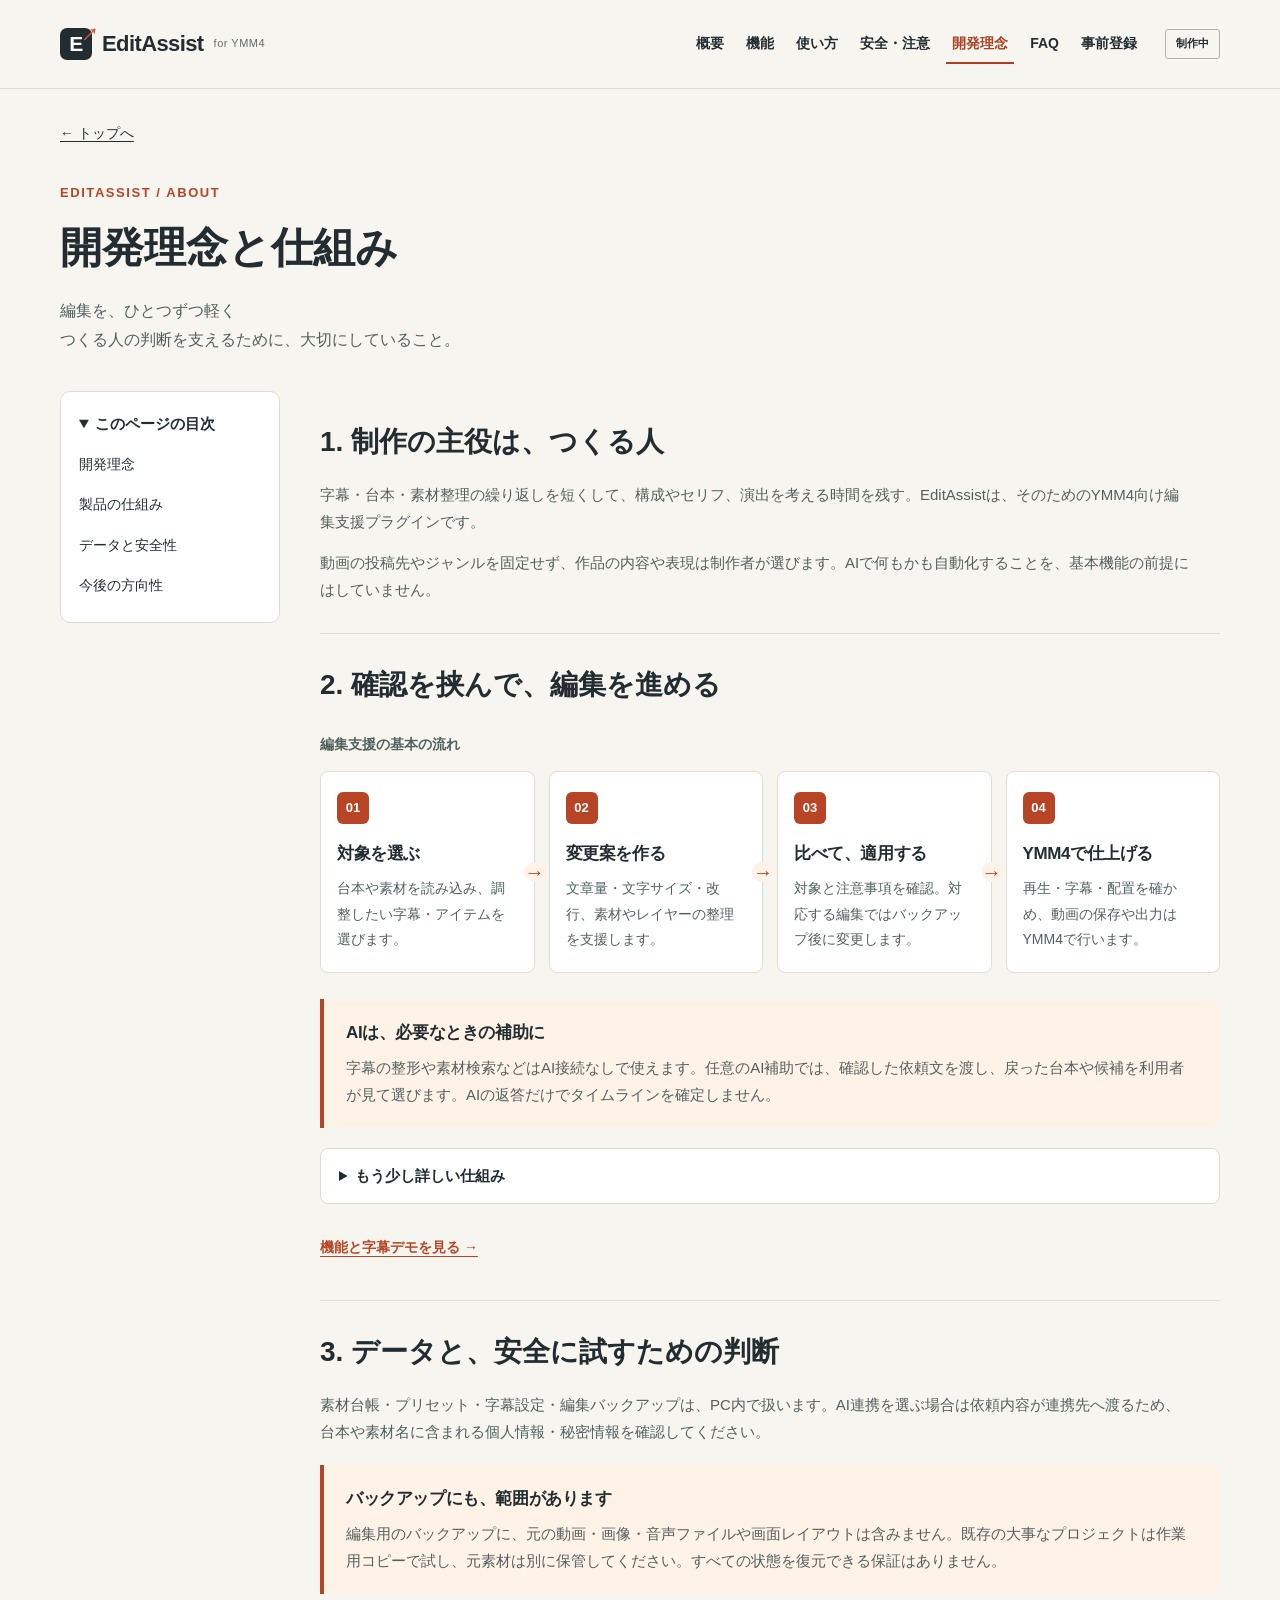
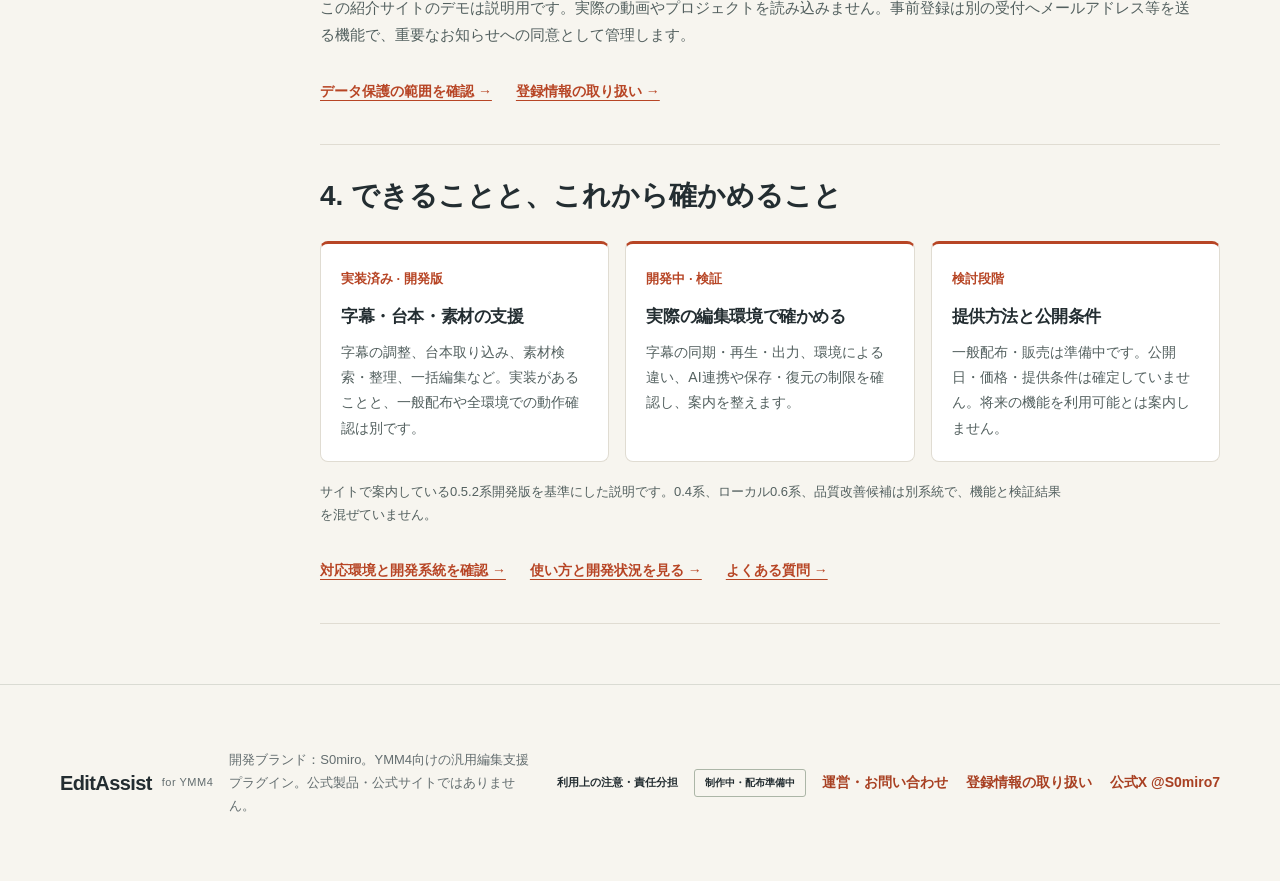
==== about/index.html @ 68c5aa18 "Publish EditAssist information pages and complete wrapped workflow arrows" ====
<!doctype html><html lang="ja"><head><meta charset="utf-8"><meta name="viewport" content="width=device-width,initial-scale=1"><title>開発理念と仕組み | EditAssist</title><meta name="description" content="制作者の判断を大切にするEditAssistの開発理念と、字幕・台本・素材整理を支える仕組み、データ保護の範囲と開発状況を紹介します。"><link rel="icon" href="../favicon.svg" type="image/svg+xml"><link rel="stylesheet" href="../style.css"><link rel="stylesheet" href="../site.css"><link rel="stylesheet" href="../about.css"><script src="../site-navigation.js" defer></script><link rel="stylesheet" href="../information.css"></head><body class="detail-page about-page"><a class="skip" href="#main">本文へ移動</a><header class="header site-header"><div class="wrap header-inner"><a class="brand" href=".././"><span class="brand-icon" aria-hidden="true">E<span>↗</span></span>EditAssist<span class="brand-label">for YMM4</span></a><button class="nav-toggle" type="button" aria-expanded="false" aria-controls="primary-navigation" hidden>メニュー <span aria-hidden="true">☰</span></button><nav id="primary-navigation" class="primary-nav" aria-label="メインナビゲーション"><a href=".././">概要</a><a href="../features/">機能</a><a href="../guide/">使い方</a><a href="../safety/">安全・注意</a><a href="../about/" aria-current="page">開発理念</a><a href="../faq/">FAQ</a><a href="../preregister/">事前登録</a></nav><span class="release-badge">制作中</span></div></header><main id="main" tabindex="-1"><div class="wrap page-heading"><a class="back-link" href="../">← トップへ</a><p class="eyebrow about-kicker">EDITASSIST / ABOUT</p><h1>開発理念と仕組み</h1><p class="page-lead">編集を、ひとつずつ軽く<br>つくる人の判断を支えるために、大切にしていること。</p></div><div class="wrap detail-layout"><details class="page-toc" data-toc open><summary>このページの目次</summary><nav aria-label="ページ内目次"><a href="#principles">開発理念</a><a href="#workflow">製品の仕組み</a><a href="#data">データと安全性</a><a href="#direction">今後の方向性</a></nav></details><div class="detail-content"><section id="principles" class="content-section about-section" tabindex="-1"><h2>1. 制作の主役は、つくる人</h2><p>字幕・台本・素材整理の繰り返しを短くして、構成やセリフ、演出を考える時間を残す。EditAssistは、そのためのYMM4向け編集支援プラグインです。</p><p>動画の投稿先やジャンルを固定せず、作品の内容や表現は制作者が選びます。AIで何もかも自動化することを、基本機能の前提にはしていません。</p></section><section id="workflow" class="content-section about-section" tabindex="-1"><h2>2. 確認を挟んで、編集を進める</h2><figure class="about-diagram"><figcaption>編集支援の基本の流れ</figcaption><ol class="about-flow"><li><span class="about-step">01</span><h3>対象を選ぶ</h3><p>台本や素材を読み込み、調整したい字幕・アイテムを選びます。</p></li><li><span class="about-step">02</span><h3>変更案を作る</h3><p>文章量・文字サイズ・改行、素材やレイヤーの整理を支援します。</p></li><li><span class="about-step">03</span><h3>比べて、適用する</h3><p>対象と注意事項を確認。対応する編集ではバックアップ後に変更します。</p></li><li><span class="about-step">04</span><h3>YMM4で仕上げる</h3><p>再生・字幕・配置を確かめ、動画の保存や出力はYMM4で行います。</p></li></ol></figure><div class="about-note"><h3>AIは、必要なときの補助に</h3><p>字幕の整形や素材検索などはAI接続なしで使えます。任意のAI補助では、確認した依頼文を渡し、戻った台本や候補を利用者が見て選びます。AIの返答だけでタイムラインを確定しません。</p></div><details class="about-details"><summary>もう少し詳しい仕組み</summary><ul><li>字幕は文章量・文字サイズ・改行を別々に調整します。分割後の表示時刻は文字量による目安で、発話を自動解析した時刻ではありません。</li><li>現在サイトで案内する開発版には、ChatGPTへのコピー受け渡しと任意のCodex CLI連携があります。連携方法と利用枠・送信条件を確認して使います。</li><li>台本からの音声生成は、YMM4に設定された音声エンジンを利用します。クラウド音声を選ぶ場合は、そのサービスの送信・課金条件に従います。</li></ul></details><div class="about-links"><a href="../features/">機能と字幕デモを見る →</a></div></section><section id="data" class="content-section about-section" tabindex="-1"><h2>3. データと、安全に試すための判断</h2><p>素材台帳・プリセット・字幕設定・編集バックアップは、PC内で扱います。AI連携を選ぶ場合は依頼内容が連携先へ渡るため、台本や素材名に含まれる個人情報・秘密情報を確認してください。</p><div class="about-note"><h3>バックアップにも、範囲があります</h3><p>編集用のバックアップに、元の動画・画像・音声ファイルや画面レイアウトは含みません。既存の大事なプロジェクトは作業用コピーで試し、元素材は別に保管してください。すべての状態を復元できる保証はありません。</p></div><p>この紹介サイトのデモは説明用です。実際の動画やプロジェクトを読み込みません。事前登録は別の受付へメールアドレス等を送る機能で、重要なお知らせへの同意として管理します。</p><div class="about-links"><a href="../safety/#backup">データ保護の範囲を確認 →</a><a href="../preregister/#registration-privacy">登録情報の取り扱い →</a></div></section><section id="direction" class="content-section about-section" tabindex="-1"><h2>4. できることと、これから確かめること</h2><div class="about-cards"><article><span class="about-state">実装済み · 開発版</span><h3>字幕・台本・素材の支援</h3><p>字幕の調整、台本取り込み、素材検索・整理、一括編集など。実装があることと、一般配布や全環境での動作確認は別です。</p></article><article><span class="about-state">開発中 · 検証</span><h3>実際の編集環境で確かめる</h3><p>字幕の同期・再生・出力、環境による違い、AI連携や保存・復元の制限を確認し、案内を整えます。</p></article><article><span class="about-state">検討段階</span><h3>提供方法と公開条件</h3><p>一般配布・販売は準備中です。公開日・価格・提供条件は確定していません。将来の機能を利用可能とは案内しません。</p></article></div><p class="about-footnote">サイトで案内している0.5.2系開発版を基準にした説明です。0.4系、ローカル0.6系、品質改善候補は別系統で、機能と検証結果を混ぜていません。</p><div class="about-links"><a href="../guide/#environment">対応環境と開発系統を確認 →</a><a href="../guide/">使い方と開発状況を見る →</a><a href="../faq/">よくある質問 →</a></div></section></div></div></main><footer class="site-footer"><div class="wrap"><a class="brand" href=".././">EditAssist <span class="brand-label">for YMM4</span></a><p>開発ブランド：S0miro。YMM4向けの汎用編集支援プラグイン。公式製品・公式サイトではありません。</p><a href="../safety/">利用上の注意・責任分担</a><span class="release-badge">制作中・配布準備中</span><nav class="info-footer" aria-label="運営とサポート"><a href="../safety/#support">運営・お問い合わせ</a><a href="../preregister/#registration-privacy">登録情報の取り扱い</a><a href="https://x.com/S0miro7" target="_blank" rel="noopener noreferrer">公式X @S0miro7</a></nav></div></footer></body></html>
---- style.css ----
@charset "UTF-8";
:root{--paper:#f7f5ef;--ink:#232d31;--muted:#646e70;--line:#dadbd3;--orange:#d65b34;--mint:#e3ebe2;--white:#fff;--radius:12px}*{box-sizing:border-box}html{scroll-behavior:smooth;scroll-padding-top:92px}body{margin:0;background:var(--paper);color:var(--ink);font-family:"Noto Sans JP","Yu Gothic",Meiryo,sans-serif;font-size:15px;line-height:1.8}a{color:inherit;text-decoration:none}button,input{font:inherit}a:focus-visible,button:focus-visible,input:focus-visible,summary:focus-visible{outline:3px solid var(--orange);outline-offset:5px}button{cursor:pointer}p,h1,h2,h3{margin:0}.wrap{width:min(1160px,calc(100% - 80px));margin:auto}.header{border-bottom:1px solid var(--line);background:rgba(247,245,239,.97);position:sticky;top:0;z-index:10}.header-inner{height:88px;display:flex;align-items:center;justify-content:space-between;gap:20px}.brand{display:flex;align-items:center;gap:10px;font-size:22px;font-weight:800;letter-spacing:-.6px}.brand-icon{width:32px;height:32px;background:var(--ink);color:white;line-height:32px;text-align:center;font-size:21px;border-radius:7px;position:relative}.brand-icon span{position:absolute;right:-5px;top:-8px;font-size:17px;color:var(--orange)}.brand-label{font-weight:500;font-size:11px;letter-spacing:.5px;color:var(--muted)}nav{display:flex;gap:30px;font-size:13px;font-weight:700}nav a:hover,.github:hover,.text-link:hover{color:var(--orange)}.github{font-size:13px;font-weight:700}.hero{padding:94px 0 100px;display:grid;grid-template-columns:1fr 1.05fr;gap:55px;align-items:center}.eyebrow{font-size:11px;font-weight:800;letter-spacing:2px;margin-bottom:20px;color:var(--muted)}.dot{display:inline-block;width:7px;height:7px;background:var(--orange);border-radius:50%;margin-right:7px}h1{font-size:clamp(45px,4.5vw,66px);line-height:1.34;letter-spacing:-3px;font-weight:900}.accent{color:var(--orange)}.lead{margin-top:26px;font-size:16px;color:var(--muted);line-height:2}.actions{display:flex;align-items:center;gap:24px;margin-top:34px;flex-wrap:wrap}.button{display:inline-flex;align-items:center;justify-content:center;gap:18px;min-height:50px;padding:12px 22px;border-radius:5px;font-weight:700;font-size:13px;transition:background .15s,transform .15s}.button:hover{transform:translateY(-2px)}.primary{background:var(--orange);color:white;border:1px solid var(--orange)}.primary:hover{background:#b74525}.outline{border:1px solid var(--ink);background:transparent}.outline:hover{background:var(--mint)}.text-link{font-size:12px;font-weight:700}.hero-note{margin-top:19px;font-size:11px;color:var(--muted)}.timeline{background:#fff;border:1px solid #d8ddd6;border-radius:10px;box-shadow:0 24px 60px #26382c15;position:relative;transform:rotate(-2deg)}.window-top{display:flex;align-items:center;justify-content:space-between;border-bottom:1px solid #e4e8e1;padding:12px 16px;font-size:10px;color:var(--muted)}.window-dots{display:flex;gap:5px}.window-dots i{width:6px;height:6px;border-radius:50%;background:#b9c1b5}.demo-label{font-size:9px}.timeline-head{display:flex;justify-content:space-between;align-items:center;gap:8px;padding:22px 18px 10px;font-weight:700;font-size:13px}.pill{background:#e8efdf;border-radius:20px;padding:3px 9px;font-size:9px;color:#486b3b;white-space:nowrap}.ruler{display:flex;justify-content:space-between;margin:16px 15px 10px 85px;color:#7b8380;font-size:9px}.tracks{padding:0 14px 26px;background:repeating-linear-gradient(90deg,transparent 0 23%,#f0f2ed 23% 23.2%)}.track{display:flex;gap:8px;align-items:center;min-height:45px}.track-name{width:62px;flex-shrink:0;font-size:9px;font-weight:700;color:#828b83}.clip{border-radius:4px;font-size:10px;padding:7px 10px;white-space:nowrap;overflow:hidden;height:32px;line-height:18px}.video{background:#dde4e7;width:100%;color:#58666e}.video span{opacity:.5}.voice-a{background:#f4d7c8;width:58%;border-left:3px solid #db885f;color:#7a4931}.voice-a.short{width:17%}.voice-b{background:#d3e5cb;width:48%;margin-left:17%;border-left:3px solid #87a67c;color:#416038}.bgm{width:100%;background:#e9e3ee;color:#746a80;font-size:11px}.bgm span{letter-spacing:4px;opacity:.7}.timeline-bottom{border-top:1px solid #e8ece5;display:flex;justify-content:space-between;padding:14px 17px;font-size:9px;color:var(--muted)}.check{color:#52784b;margin-right:5px}.floating-note{position:absolute;bottom:-38px;right:20px;display:flex;align-items:center;gap:12px;background:#25362c;color:#fff;padding:16px 21px;border-radius:7px;transform:rotate(2deg);font-size:12px;box-shadow:0 12px 26px #0002}.note-icon{color:#c9deb6;font-size:22px}.floating-note small{display:block;color:#bac7bd;font-size:10px}.release-strip{background:#ebece4;border-top:1px solid var(--line);border-bottom:1px solid var(--line)}.release-strip .wrap{display:flex;align-items:center;gap:20px;padding-top:18px;padding-bottom:18px}.release-badge{display:inline-block;border:1px solid #acb6a7;padding:4px 10px;white-space:nowrap;font-size:10px;font-weight:700;border-radius:3px}.release-strip p{font-size:11px;flex:1;color:#586457}.release-strip a{font-size:10px;font-weight:700;white-space:nowrap}.section{padding-top:90px;padding-bottom:90px}.section-heading{display:flex;justify-content:space-between;align-items:flex-end;gap:30px;margin-bottom:40px}h2{font-size:34px;line-height:1.5;letter-spacing:-1px}h3{font-size:18px;letter-spacing:-.4px}.section-heading p:not(.eyebrow){font-size:13px;color:var(--muted)}.feature-grid{display:grid;grid-template-columns:repeat(3,1fr);border-top:1px solid var(--line);border-left:1px solid var(--line)}.feature{padding:30px;min-height:250px;border-right:1px solid var(--line);border-bottom:1px solid var(--line);display:flex;flex-direction:column}.feature-number{font-size:9px;letter-spacing:1.5px;color:var(--muted);font-weight:700;margin-bottom:20px}.feature p{font-size:12px;line-height:1.95;color:var(--muted);margin:13px 0 20px}.feature a{font-size:11px;font-weight:700;margin-top:auto}.feature a:hover{color:var(--orange)}.feature-dark{background:#2e4035;color:white}.feature-dark .feature-number,.feature-dark p{color:#c8d1c8}.demo-section{background:var(--mint);border-top:1px solid #d2dccb;border-bottom:1px solid #d2dccb;padding:80px 0}.demo-layout{display:grid;grid-template-columns:1fr 1fr;gap:70px;align-items:center}.demo-layout>div>p:not(.eyebrow){font-size:12px;color:var(--muted);margin-top:20px}.switches{border:0;padding:0;margin:30px 0 0;max-width:360px}.switches legend{position:absolute;left:-10000px}.switches label{display:flex;align-items:center;border-top:1px solid #c4cfc0;padding:10px 0;gap:10px;font-size:12px;font-weight:700;cursor:pointer}.switches label:last-child{border-bottom:1px solid #c4cfc0}.switches input{accent-color:#314c38;width:16px;height:16px}.switches small{margin-left:auto;font-weight:400;color:var(--muted);font-size:10px}.subtitle-preview{background:#7d907b;aspect-ratio:16/10;position:relative;border-radius:9px;overflow:hidden;border:8px solid white;box-shadow:0 16px 36px #344b3220}.preview-label{position:absolute;top:12px;left:12px;z-index:1;font-size:9px;background:#f7f5efcf;padding:3px 8px;border-radius:3px}.subtitle-area{position:absolute;left:7%;right:7%;bottom:20%;padding:12px;background:#1e2b22dd;border:1px dashed #bfcbbb;border-radius:5px;min-height:67px;display:flex;align-items:center;justify-content:center}.subtitle-area p{font-size:18px;line-height:1.6;font-weight:700;text-align:center;color:#fff;white-space:pre-wrap;overflow-wrap:anywhere}.subtitle-area p.small{font-size:13px}.preview-controls{position:absolute;bottom:8px;left:0;right:0;display:flex;align-items:center;justify-content:center;gap:24px;font-size:10px;color:#fff}.preview-controls button{background:#f7f5ef;border:0;border-radius:4px;width:30px;height:28px;color:var(--ink)}.preview-controls button:disabled{opacity:.35;cursor:default}.caption{font-size:10px!important;color:var(--muted);line-height:1.8;margin-top:14px!important}.steps{list-style:none;margin:0;padding:0;display:grid;grid-template-columns:repeat(4,1fr);gap:35px}.steps li{border-top:2px solid var(--ink);padding-top:20px}.steps li>span{color:var(--orange);font-size:24px;font-weight:800}.steps h3{font-size:16px;margin:12px 0}.steps p{font-size:12px;color:var(--muted)}.download-section{background:#eeebe2;padding:80px 0}.download-grid{display:grid;grid-template-columns:1.1fr 1fr;gap:22px}.download-grid article{padding:32px;border:1px solid #cfcfc2;border-radius:8px;background:#faf9f5}.tag{font-size:10px;letter-spacing:1px;color:var(--muted);font-weight:700}.download-grid h3{font-size:22px;margin:10px 0 12px}.download-grid h3 span{font-size:13px;font-weight:500;margin-left:8px}.download-grid p{font-size:12px;color:var(--muted)}.download-grid .button{margin-top:25px}.download-grid .file-meta{font-size:10px;margin:12px 0}.download-secondary{background:transparent!important}.validation-note{border-top:1px solid #cfcfc2;border-bottom:1px solid #cfcfc2;margin:30px 0;padding:20px 0;display:flex;gap:24px;align-items:start}.validation-note>span{font-size:11px;font-weight:700;white-space:nowrap}.validation-note p{font-size:11px;color:var(--muted);flex:1}.validation-note a{font-size:10px;white-space:nowrap}.older{font-size:12px}.older summary{cursor:pointer;font-weight:700}.older>p{margin-top:20px;color:var(--muted)}.version-row{border-bottom:1px solid #d6d6ca;padding:15px 0;display:grid;grid-template-columns:65px 160px 1fr;gap:20px;align-items:center}.version-row a{font-weight:700}.version-row a:hover{color:var(--orange)}.version-row code{font-size:10px;overflow-wrap:anywhere;line-height:1.6}.updates article{display:flex;gap:50px;padding:28px 0;border-top:1px solid var(--line)}.updates article:last-child{border-bottom:1px solid var(--line)}.updates article>span{font-size:24px;color:var(--orange);font-weight:800;min-width:90px}.updates h3{font-size:16px}.updates p{font-size:12px;color:var(--muted);margin-top:5px}.faq-section{padding-top:30px;display:grid;grid-template-columns:.8fr 1.2fr;gap:90px}.faq-section>div>p:not(.eyebrow){color:var(--muted);font-size:12px;margin-top:18px}.faq-section .button{margin-top:25px;font-size:11px}.faq-list details{border-top:1px solid var(--line);padding:18px 0;font-size:12px}.faq-list details:last-child{border-bottom:1px solid var(--line)}summary{cursor:pointer}.faq-list summary{font-weight:700}.faq-list details p{margin:13px 0 5px;color:var(--muted)}.faq-list details a{text-decoration:underline}footer{border-top:1px solid var(--line);padding:35px 0}footer .wrap{display:flex;align-items:center;gap:25px}footer .brand{font-size:18px}footer p{font-size:10px;color:var(--muted);flex:1}footer>a,footer .wrap>a:last-child{font-size:10px;font-weight:700}.skip{position:fixed;top:-100px;left:20px;background:var(--ink);color:white;padding:10px;z-index:50}.skip:focus{top:10px}.noscript{text-align:center;padding:15px;background:#ebece4;font-size:12px}
nav{gap:20px}.purpose-section{padding-bottom:30px}.purpose-intro{display:grid;grid-template-columns:1fr 1fr;gap:32px;margin-bottom:30px;font-size:14px;color:var(--muted)}.value-grid,.responsibility-grid{display:grid;grid-template-columns:repeat(3,minmax(0,1fr));gap:18px}.value-card{border:1px solid var(--line);border-radius:var(--radius);padding:26px;background:#faf9f5}.value-card h3{margin:12px 0}.value-card p:not(.tag){font-size:13px;color:var(--muted)}.workflow-example{margin-top:24px;padding:26px;background:var(--mint);border-radius:var(--radius)}.workflow-example ol{display:grid;grid-template-columns:repeat(4,minmax(0,1fr));gap:24px;margin:18px 0;padding-left:22px;font-size:13px;font-weight:700}.workflow-example>p:not(.tag){font-size:12px;color:var(--muted)}.position-note{margin-top:24px;padding:20px 0;border-top:1px solid var(--line);border-bottom:1px solid var(--line);font-size:13px}.position-note summary{font-weight:700}.position-note p{margin-top:14px;color:var(--muted)}.responsibility-section{padding:80px 0;background:#f0eee7;border-top:1px solid var(--line);border-bottom:1px solid var(--line)}.use-summary{padding:26px;margin-bottom:24px;border-left:4px solid var(--orange);border-radius:0 var(--radius) var(--radius) 0;background:#fffaf4}.use-summary h3{font-size:17px}.use-summary ul{padding-left:22px;margin:14px 0;font-size:14px}.use-summary li+li{margin-top:8px}.use-summary>p{font-size:12px;color:var(--muted)}.responsibility-grid article{padding:24px;border:1px solid var(--line);border-radius:var(--radius);background:#faf9f5}.responsibility-grid h3{font-size:17px;margin-bottom:12px}.responsibility-grid p{font-size:13px;color:var(--muted)}.policy-details{margin-top:28px}.policy-details details{padding:20px 24px;margin-top:12px;border:1px solid var(--line);border-radius:var(--radius);background:#faf9f5;font-size:13px;overflow-wrap:anywhere}.policy-details summary{font-size:14px;font-weight:700}.policy-details p{margin-top:14px;color:var(--muted)}.policy-details ol{padding-left:22px;margin:16px 0}.policy-details li+li{margin-top:10px}.source-links{display:flex;flex-wrap:wrap;gap:8px 18px;font-size:12px}.responsibility-section a,.download-caution a{text-decoration:underline;text-underline-offset:3px}.responsibility-section a:hover,.download-caution a:hover{color:var(--orange)}.download-caution{font-size:13px;color:var(--muted);margin-bottom:24px}footer .wrap{flex-wrap:wrap}footer .wrap>a{font-size:11px;font-weight:700}
@media(max-width:1000px){.wrap{width:calc(100% - 48px)}.hero{gap:28px;padding-top:70px;padding-bottom:80px}h1{font-size:48px}.actions{gap:15px}.feature{padding:24px}.timeline-head{font-size:11px}.clip{font-size:8px}.brand-label{display:none}.demo-layout{gap:35px}.steps{gap:22px}.faq-section{gap:45px}nav{gap:14px}.value-card,.responsibility-grid article{padding:21px}.workflow-example ol{grid-template-columns:repeat(2,minmax(0,1fr))}}
@media(max-width:760px){.wrap{width:calc(100% - 36px)}.header-inner{height:auto;min-height:76px;flex-wrap:wrap;gap:8px;padding-top:12px;padding-bottom:12px}.brand{font-size:20px}nav{order:3;width:100%;gap:0;justify-content:space-between;font-size:11px}.github{font-size:11px}.hero{grid-template-columns:1fr;padding-top:45px;padding-bottom:70px;gap:45px}h1{font-size:48px;letter-spacing:-2px}.lead{font-size:14px}.timeline{max-width:540px;width:100%;margin:auto;transform:rotate(-1deg)}.timeline-head{font-size:12px}.clip{font-size:9px}.floating-note{right:10px;bottom:-24px;padding:12px 16px;font-size:10px}.hero .eyebrow{margin-bottom:14px}.release-strip .wrap{flex-wrap:wrap;gap:10px}.release-strip p{flex-basis:calc(100% - 130px);font-size:10px}.release-strip a{margin-left:auto}.section{padding:58px 0}.section-heading{align-items:start;flex-direction:column;gap:18px;margin-bottom:28px}h2{font-size:28px}.eyebrow{font-size:10px;margin-bottom:12px}.feature-grid{grid-template-columns:1fr 1fr}.feature{padding:21px;min-height:245px}h3{font-size:16px}.feature p{font-size:11px}.feature-number{font-size:8px;letter-spacing:1px;margin-bottom:15px}.feature a{font-size:10px}.demo-section{padding:50px 0}.demo-layout{grid-template-columns:1fr;gap:30px}.switches{max-width:none}.steps{grid-template-columns:1fr 1fr;gap:30px}.download-section{padding:50px 0}.download-grid{grid-template-columns:1fr}.download-grid article{padding:25px}.download-grid h3{font-size:21px}.validation-note{flex-wrap:wrap;gap:10px}.validation-note p{flex-basis:calc(100% - 80px)}.validation-note a{margin-left:auto}.version-row{grid-template-columns:50px 1fr;gap:12px}.version-row code{grid-column:1/-1}.updates article{gap:24px}.updates article>span{min-width:70px;font-size:20px}.updates h3{font-size:15px}.updates p{font-size:11px}.faq-section{grid-template-columns:1fr;gap:35px;padding-top:10px}footer .wrap{flex-wrap:wrap;gap:12px}footer p{flex-basis:100%;order:3}.desktop{display:none}html{scroll-padding-top:112px}}
@media(max-width:760px){.purpose-section{padding-bottom:12px}.purpose-intro,.value-grid,.responsibility-grid{grid-template-columns:1fr;gap:16px}.purpose-intro{font-size:14px}.workflow-example{padding:22px}.responsibility-section{padding:50px 0}.use-summary{padding:22px}.use-summary ul{font-size:13px}.policy-details details{padding:18px}.source-links{flex-direction:column;gap:10px}}
@media(max-width:390px){h1{font-size:42px}.feature-grid{grid-template-columns:1fr}.feature{min-height:210px}.button{font-size:12px;padding:12px 16px}.timeline-head{font-size:10px}.demo-label{font-size:8px}.workflow-example ol{grid-template-columns:1fr;gap:10px}}
.button:disabled,.button:disabled:hover{cursor:not-allowed;background:#dfe2d8;color:#596455;border-color:#c4ccbd;transform:none;box-shadow:none}.guide-pending{font-size:11px;color:var(--muted);margin-top:auto}.feature-dark .guide-pending{color:#c8d1c8}
@media(prefers-reduced-motion:reduce){html{scroll-behavior:auto}.button{transition:none}.button:hover{transform:none}}

.registration-section{display:grid;grid-template-columns:1fr 1fr;gap:64px;align-items:start;border-bottom:1px solid var(--line)}.registration-copy>p:not(.eyebrow){margin-top:22px;font-size:14px;color:var(--muted)}.registration-tags{display:flex;flex-wrap:wrap;gap:8px;margin-top:24px}.registration-tags span{padding:4px 10px;background:var(--mint);border-radius:4px;font-size:11px;font-weight:700}.registration-copy .registration-note{font-size:12px}.registration-card{padding:30px;border:1px solid var(--line);border-radius:var(--radius);background:var(--white);min-width:0}.email-label{display:flex;align-items:center;gap:10px;font-size:13px;font-weight:700}.email-label span{font-size:10px;color:#a84021}.registration-card input[type=email]{display:block;width:100%;min-height:50px;margin-top:10px;padding:12px;border:1px solid #a8afa8;border-radius:5px;background:#fafbf7;font-size:16px}.registration-note{font-size:11px;color:var(--muted);line-height:1.8;margin-top:10px}.consent-label{display:flex;gap:10px;align-items:flex-start;margin:20px 0;font-size:12px;cursor:pointer}.consent-label input{width:18px;height:18px;flex-shrink:0;margin-top:3px;accent-color:#b74525}.consent-label a,.registration-card details a{text-decoration:underline;text-underline-offset:3px}.registration-card .primary{background:#b74525;border-color:#b74525;width:100%;font-size:14px}.registration-card .primary:disabled{background:#dfe2d8;border-color:#c4ccbd}.registration-trap{position:absolute;left:-10000px;top:auto;width:1px;height:1px;overflow:hidden}.registration-card details{margin-top:24px;border-top:1px solid var(--line);padding-top:18px;font-size:12px;color:var(--muted)}.registration-card summary{font-weight:700;color:var(--ink)}.registration-card details p{margin-top:12px}.registration-receipt,#registration-status{padding:18px;border-radius:6px;background:var(--mint);font-size:13px;overflow-wrap:anywhere}.registration-receipt{margin-top:16px}.registration-receipt p{font-size:12px;margin-top:10px;color:var(--muted)}.registration-receipt a{display:block;margin-top:16px;color:#a84021;text-decoration:underline;font-weight:700}.registration-error{background:#fff0e8!important;color:#a42d19}#registration-status:focus{outline:2px solid var(--orange);outline-offset:4px}[hidden]{display:none!important}
@media(max-width:1000px){.registration-section{gap:30px}.registration-card{padding:24px}}@media(max-width:760px){.registration-section{grid-template-columns:1fr;gap:28px}.registration-copy>p:not(.eyebrow){margin-top:18px}.registration-card{padding:22px}nav{flex-wrap:wrap;gap:6px 14px;justify-content:flex-start}}


/* Genre-neutral subtitle explanation; scoped to this demo only. */
#subtitles{background:#eeece6;border-color:#dedbd3}
#subtitles .demo-layout>div>p:not(.eyebrow){font-size:14px;line-height:1.8}
#subtitles .switches label{min-height:52px}
#subtitles .switches small{font-size:13px;line-height:1.6}
#subtitles .subtitle-preview{display:flex;flex-direction:column;gap:12px;min-height:340px;aspect-ratio:auto;padding:16px;background:#eae6df;border:6px solid #fff;box-shadow:0 16px 36px #34302b14}
#subtitles .preview-label{position:static;align-self:flex-start;font-size:12px;line-height:1.6;background:#fff;padding:4px 9px;color:#53605b}
#subtitles .neutral-screen{position:relative;min-height:100px;overflow:hidden;border-radius:5px;background:linear-gradient(120deg,#f7f5f0,#dfdad1)}
#subtitles .mock-orbit{position:absolute;width:120px;height:120px;border:18px solid #b745251c;border-radius:50%;right:12%;top:-30px}
#subtitles .mock-line{position:absolute;left:9%;top:29%;width:35%;height:9px;border-radius:10px;background:#7c77715c}
#subtitles .mock-line:nth-child(3){top:49%;width:49%;background:#b7452540}
#subtitles .mock-line:nth-child(4){top:69%;width:26%}
#subtitles .subtitle-area{position:static;flex:1;min-height:88px;margin:0;padding:16px;background:#29313a;border:1px dashed #b9bfc4;border-radius:5px}
#subtitles .subtitle-area p{font-size:20px;line-height:1.7}
#subtitles .subtitle-area p.small{font-size:14px}
#subtitles .preview-controls{position:static;gap:18px;font-size:13px;line-height:1.6;color:#3f494b}
#subtitles .preview-controls button{width:44px;height:44px;border:1px solid #c4c0b8;background:#fff;font-size:18px}
#subtitles .preview-controls button:focus-visible{outline:3px solid #b74525;outline-offset:3px}
#subtitles .caption{font-size:13px;line-height:1.8}
@media(max-width:600px){#subtitles .subtitle-preview{padding:12px;min-height:300px}#subtitles .neutral-screen{min-height:76px}#subtitles .subtitle-area{padding:12px}#subtitles .switches small{font-size:12px}}
---- site.css ----
:root{--header-offset:120px;--navy:#232d31}
@media(max-width:900px){:root{--header-offset:180px}}
html{scroll-padding-top:0;scroll-behavior:auto}
section[id],h1[id],h2[id],article[id],a[id],main[id]{scroll-margin-top:var(--header-offset)}
.site-header .header-inner{height:auto;min-height:88px;display:grid;grid-template-columns:auto minmax(0,1fr) auto;gap:12px 22px;padding-block:12px}
.site-header .brand{min-width:0;grid-column:1;grid-row:1}
.site-header .primary-nav{display:flex;flex-wrap:wrap;justify-content:flex-end;gap:2px 10px;width:auto;order:initial}
.site-header .primary-nav a{display:inline-flex;align-items:center;min-height:40px;padding:4px 6px;border-bottom:2px solid transparent;font-size:14px;line-height:1.5}
.site-header .primary-nav a[aria-current=page]{color:#ad4022;border-color:#ad4022;font-weight:800}
.site-header .primary-nav{grid-column:2;grid-row:1}
.site-header .release-badge{font-size:11px;grid-column:3;grid-row:1;justify-self:end}
.site-footer .wrap{display:flex;flex-wrap:wrap;gap:16px;align-items:center;padding-block:28px}
.site-footer p{font-size:13px;line-height:1.8;flex:1 1 260px}
.site-footer a{font-size:13px}
.site-footer .brand{font-size:20px}
.site-home .hero{grid-template-columns:minmax(0,1fr) minmax(0,1.05fr)}
.site-home .hero>*{min-width:0}
.site-home .timeline{min-width:0;width:100%;max-width:100%}
.site-home .track{min-width:0}
.site-home .clip{min-width:0;text-overflow:ellipsis}
.site-home .clip.video,.site-home .clip.bgm{flex:1;width:auto}
.site-home .timeline-head>span:first-child{min-width:0}
.site-home .timeline-bottom{flex-wrap:wrap;gap:6px}
.site-home .floating-note{max-width:calc(100% - 24px);right:12px}
.site-home .floating-note>div{min-width:0}
.site-home .release-strip p{font-size:13px;line-height:1.8;min-width:0}
.site-home .release-strip a{font-size:13px}
.site-home .section{padding-block:58px}
.site-home .home-purpose>p:not(.eyebrow){max-width:860px;margin-top:18px;font-size:16px;line-height:1.8}
.overview-grid{display:grid;grid-template-columns:repeat(3,minmax(0,1fr));gap:22px}
.overview-grid.two{grid-template-columns:repeat(2,minmax(0,1fr))}
.overview-grid article{min-width:0;padding:28px;background:#fff;border:1px solid var(--line);border-radius:10px}
.overview-grid h2{font-size:26px;letter-spacing:0}
.overview-grid h3{font-size:20px}
.overview-grid p{font-size:15px;line-height:1.8;margin:14px 0 20px;color:#53605f}
.overview-grid a:not(.button){font-size:14px;font-weight:700;color:#a84022;text-decoration:underline;text-underline-offset:3px}
.home-status{border-top:1px solid var(--line)}
.home-status>p:not(.eyebrow),.home-faq>p{font-size:15px;margin-top:16px;line-height:1.8}
.home-faq .button{margin-top:20px}
.page-heading{padding-block:30px 36px}
.page-heading .back-link{display:inline-block;min-height:40px;font-size:14px;text-decoration:underline;text-underline-offset:3px}
.page-heading .eyebrow{margin:20px 0 12px;font-size:12px}
.page-heading h1{font-size:clamp(28px,3.5vw,42px);line-height:1.5;letter-spacing:0}
.page-heading .page-lead{max-width:850px;margin-top:18px;font-size:16px;line-height:1.8;color:#53605f}
.detail-layout{display:grid;grid-template-columns:220px minmax(0,1fr);gap:40px;align-items:start;padding-bottom:60px}
.detail-content{min-width:0}
.standalone{max-width:920px;padding-bottom:60px}
.page-toc{position:sticky;top:var(--header-offset);padding:18px;background:#fff;border:1px solid var(--line);border-radius:10px}
.page-toc summary{font-weight:800;font-size:15px;min-height:36px;cursor:pointer}
.page-toc nav{display:grid;gap:4px;width:auto;order:initial;font-size:14px;font-weight:500}
.page-toc a{display:block;padding:7px 0;line-height:1.6;min-height:36px}
.detail-content>.section,.detail-content>.download-section,.content-section{width:100%;padding-block:30px;margin:0;border-bottom:1px solid var(--line)}
.detail-content .wrap{width:100%;margin:0}
.detail-content h2{font-size:28px;line-height:1.5;letter-spacing:0;margin-bottom:20px}
.detail-content h3{font-size:19px;line-height:1.6}
.detail-content p,.detail-content li{font-size:15px;line-height:1.8}
.content-section>p+p{margin-top:16px}
.detail-content .section-heading{display:block;margin-bottom:26px}
.detail-content .section-heading p:not(.eyebrow){font-size:15px;line-height:1.8}
.detail-content .feature-grid{grid-template-columns:repeat(2,minmax(0,1fr))}
.detail-content .feature{padding:24px;min-height:0}
.detail-content .feature p,.detail-content .value-card p,.detail-content .position-note p,.detail-content .responsibility-grid p{font-size:14px;line-height:1.8}
.detail-content .feature a,.detail-content .guide-pending{font-size:13px;line-height:1.7}
.detail-content .feature-number{font-size:11px}
.detail-content .demo-layout{grid-template-columns:minmax(0,1fr);gap:24px}
.detail-content #subtitles{padding:26px;border-radius:10px}
.detail-content #subtitles .demo-layout{width:100%}
.detail-content #subtitles .caption{font-size:13px!important;line-height:1.8}
.detail-content .purpose-intro,.detail-content .value-grid,.detail-content .responsibility-grid{grid-template-columns:1fr;gap:16px}
.detail-content .responsibility-section{background:transparent}
.detail-content .use-summary{padding:22px}
.detail-content .use-summary ul{font-size:15px}
.detail-content .steps{grid-template-columns:repeat(2,minmax(0,1fr));gap:26px;margin-top:24px}
.detail-content .steps p{font-size:15px}
.detail-content .notice,.note-box{padding:22px;background:#fff4e9;border:1px solid #e5c4ad;border-left:4px solid #bb4927;border-radius:8px}
.note-box ul{padding-left:22px;margin:14px 0}
.note-box li+li{margin-top:10px}
.note-box a,.content-section>a,.content-section p>a{color:#a84022;text-decoration:underline;text-underline-offset:3px}
.detail-content .download-grid{grid-template-columns:1fr}
.detail-content .download-caution,.detail-content .validation-note p,.detail-content .updates p{font-size:14px;line-height:1.8}
.detail-content .validation-note{display:block}
.detail-content .caption{font-size:13px!important}
.content-section .source-links{margin-top:18px;display:flex;flex-direction:column;gap:12px;font-size:14px}
.content-section>ol{padding-left:22px}
.content-section .faq-list{width:100%}
.content-section .faq-list p{font-size:15px;line-height:1.8}
.detail-content code{overflow-wrap:anywhere;font-size:14px}
@media(max-width:1000px){.site-header .brand-label{display:none}}
@media(max-width:900px){.site-header .header-inner{grid-template-columns:minmax(0,1fr) auto}.site-header .primary-nav{grid-column:1/-1;grid-row:2;justify-content:flex-start;gap:2px 10px}.site-home .hero{grid-template-columns:minmax(0,1fr);padding-top:42px;gap:40px}.site-home .timeline{max-width:540px}.overview-grid{grid-template-columns:repeat(2,minmax(0,1fr))}.detail-layout{grid-template-columns:minmax(0,1fr);gap:24px}.page-toc{position:static}.page-toc summary{min-height:44px}.page-toc nav{padding-top:8px}.page-heading{padding-bottom:24px}}
@media(max-width:600px){.site-home .timeline{transform:none}.site-home .hero{padding-bottom:64px}.site-home h1{font-size:clamp(34px,10.5vw,42px);letter-spacing:-1.5px}.site-home .actions{align-items:stretch;gap:16px}.site-home .actions .button{max-width:100%;white-space:normal;text-align:center}.site-home .timeline-head{flex-wrap:wrap}.site-home .hero-note{font-size:13px}.site-home .floating-note{right:10px;max-width:calc(100% - 20px)}.overview-grid,.overview-grid.two,.detail-content .feature-grid,.detail-content .steps{grid-template-columns:minmax(0,1fr)}.overview-grid article{padding:22px}.site-home .section{padding-block:38px}.detail-layout{padding-bottom:36px}.detail-content #subtitles{padding:20px 14px}.page-heading h1{font-size:28px}.site-header .primary-nav a{font-size:13px;padding-inline:4px}.detail-content>.section,.content-section{padding-block:24px}.detail-content .updates article{gap:16px;flex-wrap:wrap}.site-footer .wrap{gap:12px}}
@media(prefers-reduced-motion:reduce){html{scroll-behavior:auto}}

@media(max-width:900px){.site-header .release-badge{grid-column:2;grid-row:1}}

/* Mobile navigation: native button + inline links, with a readable no-JS fallback. */
.site-header .nav-toggle{display:none}
.site-header .primary-nav[hidden]{display:none}
.guide-status{padding-block:32px}
.guide-status>p{margin-bottom:20px}
.guide-disclosure{border:1px solid var(--line);border-radius:8px;background:#fff;margin-top:12px;overflow:clip}
.guide-disclosure>summary{cursor:pointer;padding:18px 22px;min-height:52px;font-size:16px;font-weight:800;line-height:1.6}
.guide-disclosure[open]>summary{border-bottom:1px solid var(--line)}
.detail-content .guide-disclosure>section{padding:24px;border-bottom:0}
.site-header .nav-toggle:focus-visible,.site-header .primary-nav a:focus-visible,.guide-disclosure>summary:focus-visible{outline:3px solid #ad4022;outline-offset:3px}
@media(max-width:900px){
 .site-header .nav-toggle:not([hidden]){display:inline-flex;align-items:center;justify-content:center;gap:10px;grid-column:2;grid-row:1;min-height:48px;min-width:100px;padding:10px 14px;border:1px solid var(--line);border-radius:6px;background:#fff;color:var(--navy);font:inherit;font-size:14px;font-weight:800;cursor:pointer}
 .site-header .release-badge{display:none}
 .site-header .primary-nav{display:grid;grid-template-columns:repeat(2,minmax(0,1fr));gap:8px;padding-block:8px 4px}
 .site-header .primary-nav a{min-height:48px;padding:10px 14px;border:1px solid var(--line);border-radius:6px;font-size:14px}
 .site-header .primary-nav a[aria-current=page]{background:#fff4e9;border-color:#ad4022}
 .site-header .header-inner{min-height:80px;gap:8px 12px}
 .guide-disclosure>summary{padding:16px}
 .detail-content .guide-disclosure>section{padding:20px 16px}
}

/* Only the home hero registration CTA. Other buttons retain their current design. */
.site-home .hero .button.primary{background:#b74525;border-color:#b74525}
.site-home .hero .button.primary:hover{background:#9e371e;border-color:#9e371e}
.site-home .hero .button.primary:focus-visible{outline:3px solid #232d31;outline-offset:4px}
---- about.css ----
/* About and its home entry only. Existing product/registration styles are retained. */
.about-page{--about-accent:#b74525;--about-soft:#fff3e7;--about-border:#e0dcd2;--about-muted:#53605f;--about-paper:#fff;--about-text:#232d31}
.about-page.tv-about{--about-accent:#347451;--about-soft:#eef2e9;--about-border:#d9dfd2;--about-muted:#58695d;--about-text:#26382e}
.about-page .about-kicker{color:var(--about-accent);font-size:13px;font-weight:800;letter-spacing:.12em}
.about-page .about-section{padding-block:30px;border-bottom:1px solid var(--about-border);scroll-margin-top:130px}
.about-page .about-section h2{font-size:28px;line-height:1.5;letter-spacing:0;margin:0 0 18px}
.about-page .about-section p,.about-page .about-section li{font-size:15px;line-height:1.8}
.about-page .about-section>p{max-width:58em;color:var(--about-muted)}
.about-page .about-section>p+p{margin-top:14px}
.about-page .about-diagram{margin:26px 0}
.about-page .about-diagram>figcaption{font-size:14px;font-weight:700;margin-bottom:14px;color:var(--about-muted)}
.about-page .about-flow{display:grid;grid-template-columns:repeat(4,minmax(0,1fr));gap:14px;list-style:none;padding:0;margin:0}
.about-page .about-flow>li{position:relative;min-width:0;border:1px solid var(--about-border);border-radius:8px;background:var(--about-paper);padding:20px 16px}
.about-page .about-flow>li:not(:last-child)::after{content:'→';position:absolute;z-index:1;right:-12px;top:50%;transform:translateY(-50%);color:var(--about-accent);font-size:20px;font-weight:800;background:var(--about-soft);border-radius:50%;line-height:1;width:22px;text-align:center}
.about-page .about-step{display:inline-flex;align-items:center;justify-content:center;color:#fff;background:var(--about-accent);width:32px;height:32px;border-radius:6px;font-weight:800;font-size:13px}
.about-page .about-flow h3{font-size:17px;line-height:1.6;margin:16px 0 9px}
.about-page .about-flow p{font-size:14px;line-height:1.8;color:var(--about-muted);margin:0}
.about-page .about-note{padding:20px 22px;border-left:4px solid var(--about-accent);background:var(--about-soft);margin-top:20px;border-radius:0 8px 8px 0}
.about-page .about-note h3{font-size:17px;line-height:1.6;margin:0 0 8px}
.about-page .about-note p{margin:0;color:var(--about-muted)}
.about-page .about-details{margin-top:20px;border:1px solid var(--about-border);border-radius:8px;background:var(--about-paper)}
.about-page .about-details summary{padding:14px 18px;min-height:48px;cursor:pointer;font-size:15px;font-weight:700;line-height:1.7}
.about-page .about-details ul{padding:0 24px 18px 38px;margin:0;color:var(--about-muted)}
.about-page .about-details li+li{margin-top:10px}
.about-page .about-cards{display:grid;grid-template-columns:repeat(3,minmax(0,1fr));gap:16px;margin-top:24px}
.about-page .about-cards article{padding:20px;border:1px solid var(--about-border);border-top:3px solid var(--about-accent);border-radius:8px;background:var(--about-paper);min-width:0}
.about-page .about-state{font-size:13px;font-weight:800;color:var(--about-accent)}
.about-page .about-cards h3{font-size:17px;line-height:1.6;margin:12px 0 10px}
.about-page .about-cards p{font-size:14px;color:var(--about-muted);margin:0}
.about-page .about-links{display:flex;flex-wrap:wrap;gap:14px 24px;margin-top:22px}
.about-page .about-links a,.about-page .about-section p>a{font-size:14px;min-height:44px;display:inline-flex;align-items:center;color:var(--about-accent);text-decoration:underline;text-underline-offset:4px;font-weight:700}
.about-page .about-footnote{font-size:13px!important;margin-top:18px;color:var(--about-muted)}
.about-entry{display:flex;align-items:center;justify-content:space-between;gap:16px 32px;margin-block:26px;padding:22px 26px;border:1px solid #e0dcd2;border-radius:8px;background:#fff}
.about-entry p{font-size:15px;line-height:1.8;margin:0;max-width:54em;color:#53605f}
.about-entry a{font-size:14px;line-height:1.7;font-weight:800;min-height:44px;display:inline-flex;align-items:center;color:#a84022;text-decoration:underline;text-underline-offset:4px;flex-shrink:0}
.tv-about-entry{border-color:#d9dfd2;background:#eef2e9}
.tv-about-entry p{color:#58695d}.tv-about-entry a{color:#285d40}
.tv-about .about-heading{padding-block:42px 30px}
.tv-about .about-heading h1{font-size:clamp(30px,3.5vw,48px);line-height:1.5;letter-spacing:0;margin:14px 0 18px}
.tv-about .about-heading .about-lead{max-width:46em;color:var(--tv-muted);font-size:17px;line-height:1.8}
.tv-about .about-back{font-size:14px;display:inline-flex;align-items:center;min-height:44px}
.tv-about .about-layout{display:grid;grid-template-columns:210px minmax(0,1fr);gap:38px;align-items:start;padding-bottom:64px}
.tv-about .about-content{min-width:0}
.tv-about .about-toc{position:sticky;top:110px;background:#fff;border:1px solid var(--tv-soft-line);border-radius:8px;padding:16px}
.tv-about .about-toc summary{font-weight:700;font-size:15px;min-height:44px;padding:8px 0}
.tv-about .about-toc nav{display:grid;gap:2px}
.tv-about .about-toc a{font-size:14px;min-height:44px;display:flex;align-items:center;padding:6px 0;text-decoration:none}
.tv-about .nav-panel a[aria-current=page]{font-weight:750;color:var(--tv-accent);text-decoration:underline;text-decoration-thickness:2px;text-underline-offset:7px}
.about-page summary:focus-visible,.about-page a:focus-visible,.about-entry a:focus-visible{outline:3px solid var(--about-accent,#875d3b);outline-offset:4px}
@media(min-width:601px) and (max-width:1100px){.about-page .about-flow{grid-template-columns:repeat(2,minmax(0,1fr));row-gap:28px}.about-page .about-flow>li:nth-child(2)::after{content:'↙';right:auto;left:-18px;top:auto;bottom:-24px;transform:none}}
@media(max-width:900px){.tv-about .about-layout{grid-template-columns:minmax(0,1fr);gap:20px}.tv-about .about-toc{position:static}.about-page .about-cards{grid-template-columns:minmax(0,1fr)}.about-entry{flex-direction:column;align-items:flex-start;gap:12px}}
@media(max-width:600px){.about-page .about-flow{grid-template-columns:minmax(0,1fr);gap:18px}.about-page .about-flow>li:not(:last-child)::after{display:block;content:'↓';right:22px;top:auto;bottom:-15px;transform:none}.about-page .about-section h2{font-size:24px}.about-page .about-section{padding-block:26px}.about-page .about-note{padding:18px}.about-entry{padding:18px 20px}.about-entry a{flex-shrink:1}.tv-about .about-heading{padding-block:24px}.tv-about .about-heading .about-lead{font-size:16px}}
---- information.css ----
/* Content and support additions only. Registration and product code remain unchanged. */
.info-block{min-width:0;scroll-margin-top:140px}.info-block p,.info-block li{font-size:15px;line-height:1.8}.info-block h2{font-size:clamp(24px,2.5vw,30px);line-height:1.5}.info-block h3{font-size:19px;line-height:1.6}.info-block a,.info-footer a{color:#a84022;text-underline-offset:4px;overflow-wrap:anywhere}.info-block .info-note{padding:17px 20px;border-left:3px solid #b74525;background:#fff3e7;margin:18px 0}.info-table{max-width:100%;margin:20px 0}.info-table table{width:100%;table-layout:fixed;border-collapse:collapse;background:#fff;font-size:14px;line-height:1.8}.info-table caption{text-align:left;font-size:14px;font-weight:700;color:#53605f;margin-bottom:10px}.info-table th,.info-table td{padding:14px;text-align:left;vertical-align:top;border:1px solid #deded5;overflow-wrap:anywhere}.info-table thead th{background:#f2efe7}.info-table tr>th:first-child{width:26%}.info-details{border:1px solid #deded5;border-radius:8px;background:#fff;margin:18px 0}.info-details>summary{padding:16px 18px;min-height:48px;font-size:15px;font-weight:700;cursor:pointer;line-height:1.7}.info-details>div{padding:0 18px 18px;min-width:0}.info-details ul{padding-left:22px}.info-cards{display:grid;grid-template-columns:repeat(3,minmax(0,1fr));gap:16px;margin:22px 0}.info-cards>article{min-width:0;background:#fff;border:1px solid #deded5;border-radius:9px;padding:20px}.info-cards h3{margin:0 0 10px}.info-cards p{margin:0}.info-meta{font-size:13px!important;color:#53605f;line-height:1.8}.info-footer{display:flex;flex-wrap:wrap;gap:5px 18px;align-items:center}.info-footer a{display:inline-flex;align-items:center;min-height:44px;font-size:14px}.info-footer-brand{flex-basis:100%;font-size:14px!important;margin:0}.info-block a:focus-visible,.info-details summary:focus-visible,.info-footer a:focus-visible{outline:3px solid #b74525;outline-offset:4px}.info-entry{padding-block:26px}.info-entry .info-entry-inner{border:1px solid #deded5;border-radius:9px;padding:22px;background:#fff;display:flex;align-items:center;justify-content:space-between;gap:20px}.info-entry p{font-size:15px;line-height:1.8;max-width:52em;margin:0}.info-entry a{font-size:14px;min-height:44px;display:inline-flex;align-items:center;font-weight:700;color:#a84022;flex-shrink:0}.info-home-spec{padding-top:20px}.info-home-spec>summary{font-size:16px}.info-block code{font-size:.9em;overflow-wrap:anywhere}.info-support-links{display:flex;gap:8px 20px;flex-wrap:wrap}.info-support-links a{display:inline-flex;align-items:center;min-height:44px}.info-block>p+p{margin-top:14px}
@media(max-width:900px){.info-cards{grid-template-columns:minmax(0,1fr)}.info-entry .info-entry-inner{display:block}.info-entry a{margin-top:12px;flex-shrink:1}}
@media(max-width:600px){.info-table thead{display:none}.info-table table,.info-table tbody,.info-table tr{display:block;width:100%}.info-table tr{border:1px solid #deded5;padding:14px;margin-bottom:10px}.info-table th,.info-table td{display:block;width:100%!important;border:0;padding:3px 0;font-size:14px}.info-table tr>th:first-child{font-size:15px}.info-details>div{padding-inline:14px}.info-details>summary{padding-inline:14px}.info-block p,.info-block li{font-size:14px}.info-block .info-note{padding:16px}.info-entry .info-entry-inner{padding:18px}.info-footer{gap:3px 14px}.info-footer a{font-size:14px}}
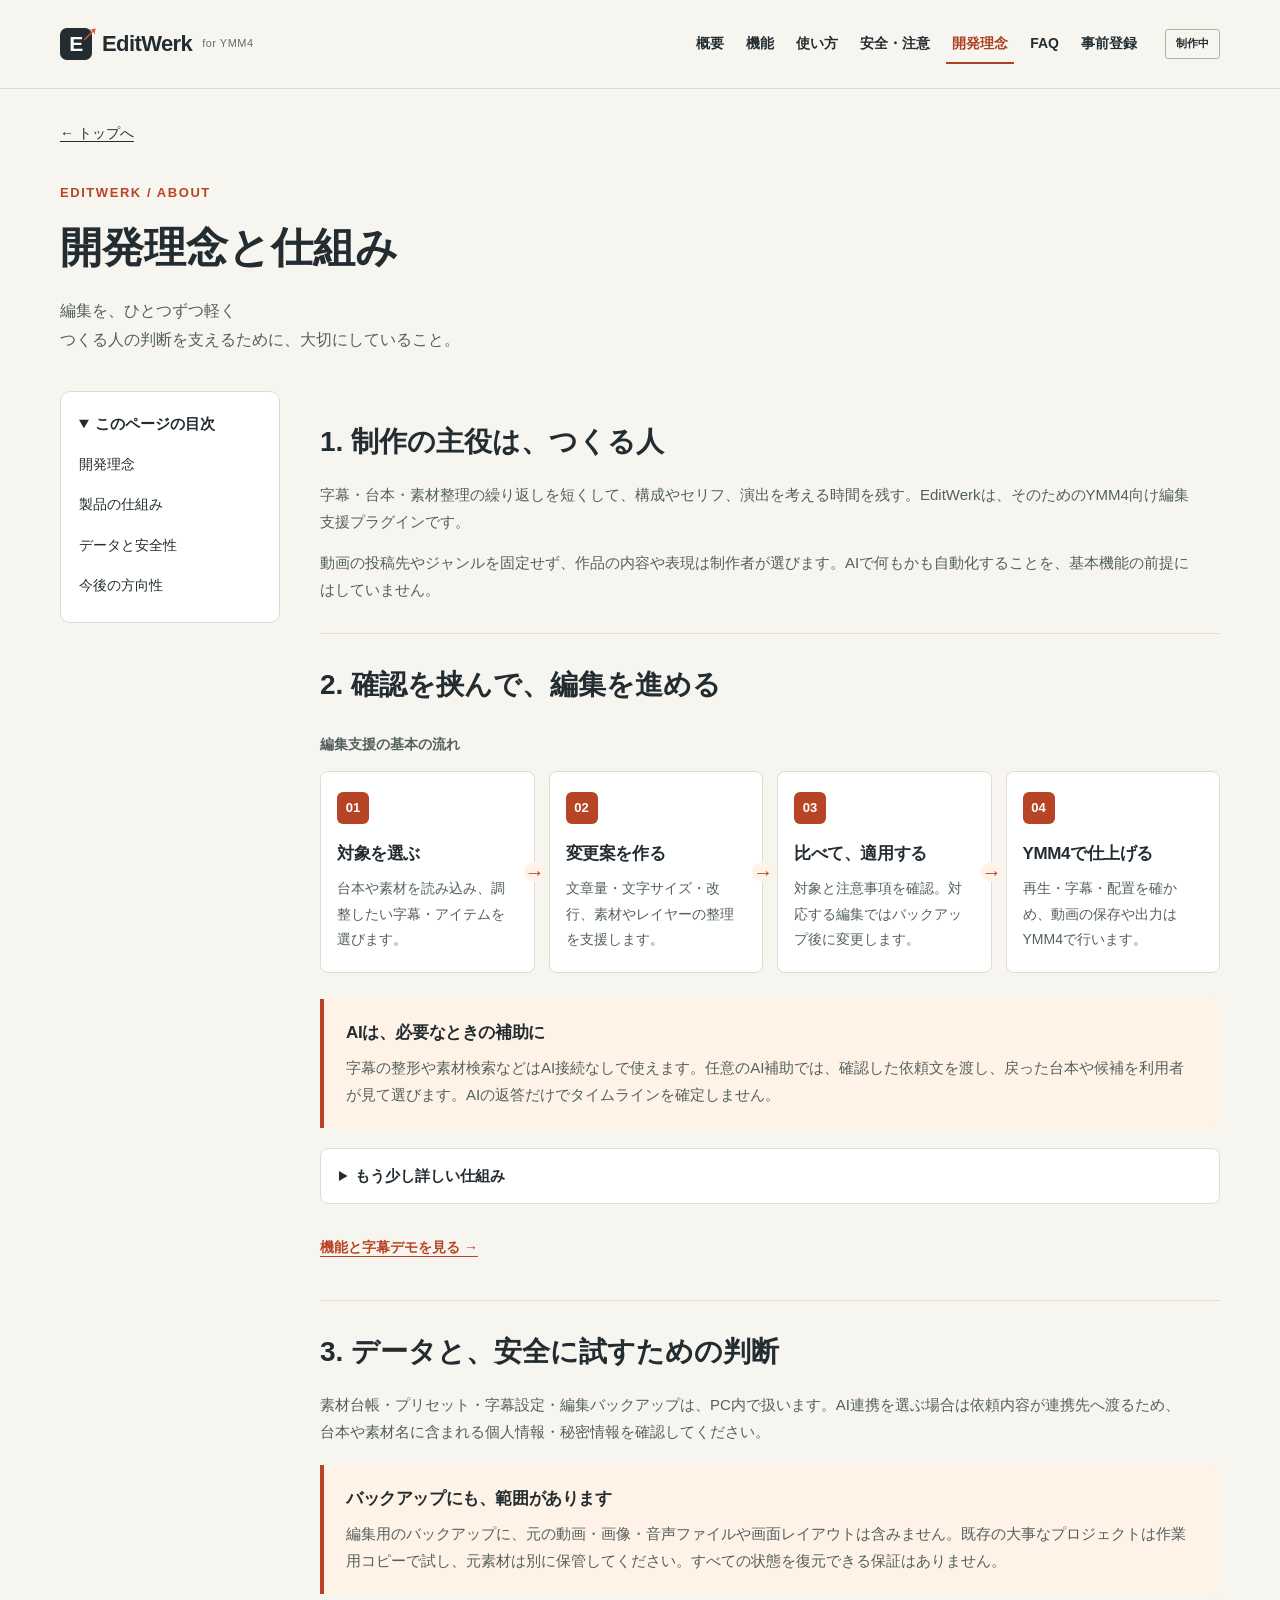
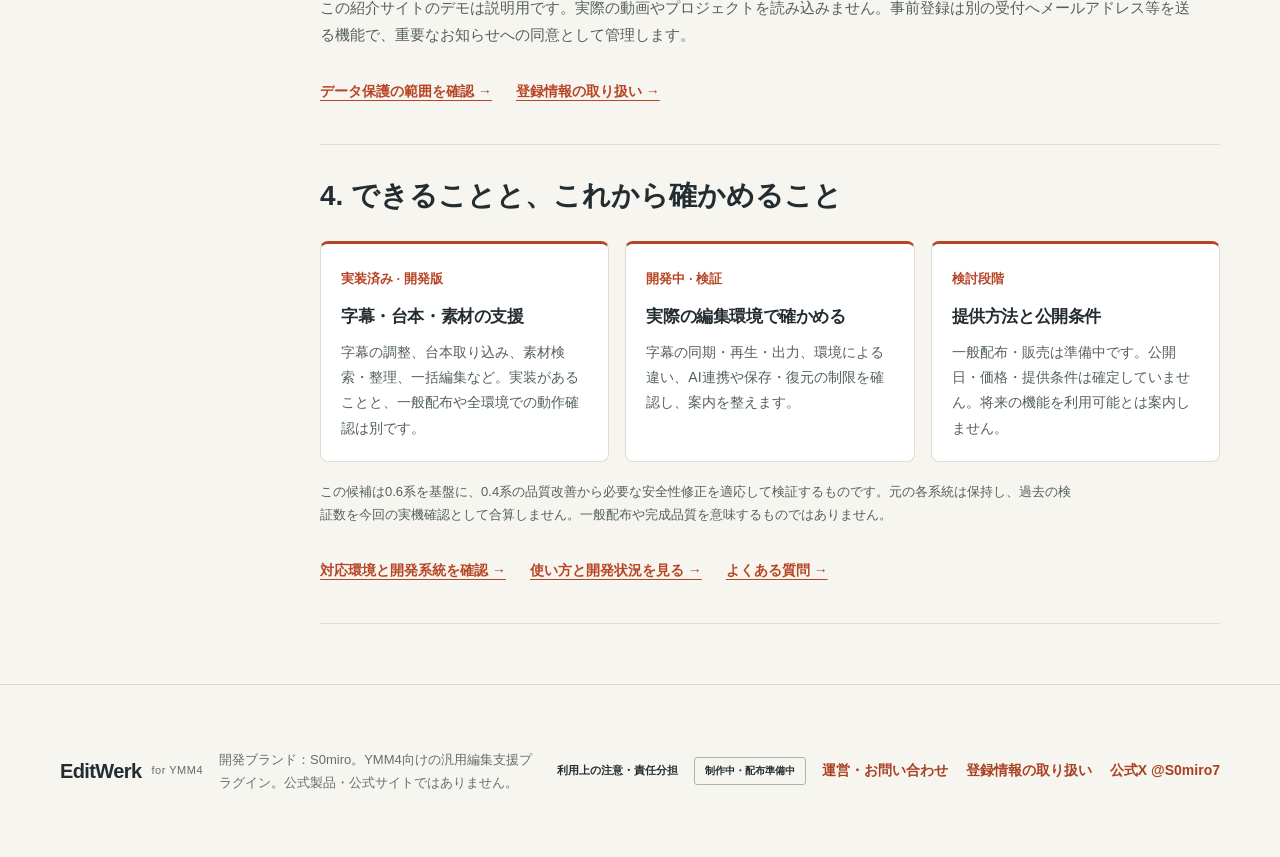
==== commit da346e9a: "Rename public introduction pages to EditWerk for YMM4 while preserving registration and legacy links" ====
--- a/about/index.html
+++ b/about/index.html
@@ -1 +1 @@
-<!doctype html><html lang="ja"><head><meta charset="utf-8"><meta name="viewport" content="width=device-width,initial-scale=1"><title>開発理念と仕組み | EditAssist</title><meta name="description" content="制作者の判断を大切にするEditAssistの開発理念と、字幕・台本・素材整理を支える仕組み、データ保護の範囲と開発状況を紹介します。"><link rel="icon" href="../favicon.svg" type="image/svg+xml"><link rel="stylesheet" href="../style.css"><link rel="stylesheet" href="../site.css"><link rel="stylesheet" href="../about.css"><script src="../site-navigation.js" defer></script><link rel="stylesheet" href="../information.css"></head><body class="detail-page about-page"><a class="skip" href="#main">本文へ移動</a><header class="header site-header"><div class="wrap header-inner"><a class="brand" href=".././"><span class="brand-icon" aria-hidden="true">E<span>↗</span></span>EditAssist<span class="brand-label">for YMM4</span></a><button class="nav-toggle" type="button" aria-expanded="false" aria-controls="primary-navigation" hidden>メニュー <span aria-hidden="true">☰</span></button><nav id="primary-navigation" class="primary-nav" aria-label="メインナビゲーション"><a href=".././">概要</a><a href="../features/">機能</a><a href="../guide/">使い方</a><a href="../safety/">安全・注意</a><a href="../about/" aria-current="page">開発理念</a><a href="../faq/">FAQ</a><a href="../preregister/">事前登録</a></nav><span class="release-badge">制作中</span></div></header><main id="main" tabindex="-1"><div class="wrap page-heading"><a class="back-link" href="../">← トップへ</a><p class="eyebrow about-kicker">EDITASSIST / ABOUT</p><h1>開発理念と仕組み</h1><p class="page-lead">編集を、ひとつずつ軽く<br>つくる人の判断を支えるために、大切にしていること。</p></div><div class="wrap detail-layout"><details class="page-toc" data-toc open><summary>このページの目次</summary><nav aria-label="ページ内目次"><a href="#principles">開発理念</a><a href="#workflow">製品の仕組み</a><a href="#data">データと安全性</a><a href="#direction">今後の方向性</a></nav></details><div class="detail-content"><section id="principles" class="content-section about-section" tabindex="-1"><h2>1. 制作の主役は、つくる人</h2><p>字幕・台本・素材整理の繰り返しを短くして、構成やセリフ、演出を考える時間を残す。EditAssistは、そのためのYMM4向け編集支援プラグインです。</p><p>動画の投稿先やジャンルを固定せず、作品の内容や表現は制作者が選びます。AIで何もかも自動化することを、基本機能の前提にはしていません。</p></section><section id="workflow" class="content-section about-section" tabindex="-1"><h2>2. 確認を挟んで、編集を進める</h2><figure class="about-diagram"><figcaption>編集支援の基本の流れ</figcaption><ol class="about-flow"><li><span class="about-step">01</span><h3>対象を選ぶ</h3><p>台本や素材を読み込み、調整したい字幕・アイテムを選びます。</p></li><li><span class="about-step">02</span><h3>変更案を作る</h3><p>文章量・文字サイズ・改行、素材やレイヤーの整理を支援します。</p></li><li><span class="about-step">03</span><h3>比べて、適用する</h3><p>対象と注意事項を確認。対応する編集ではバックアップ後に変更します。</p></li><li><span class="about-step">04</span><h3>YMM4で仕上げる</h3><p>再生・字幕・配置を確かめ、動画の保存や出力はYMM4で行います。</p></li></ol></figure><div class="about-note"><h3>AIは、必要なときの補助に</h3><p>字幕の整形や素材検索などはAI接続なしで使えます。任意のAI補助では、確認した依頼文を渡し、戻った台本や候補を利用者が見て選びます。AIの返答だけでタイムラインを確定しません。</p></div><details class="about-details"><summary>もう少し詳しい仕組み</summary><ul><li>字幕は文章量・文字サイズ・改行を別々に調整します。分割後の表示時刻は文字量による目安で、発話を自動解析した時刻ではありません。</li><li>現在サイトで案内する開発版には、ChatGPTへのコピー受け渡しと任意のCodex CLI連携があります。連携方法と利用枠・送信条件を確認して使います。</li><li>台本からの音声生成は、YMM4に設定された音声エンジンを利用します。クラウド音声を選ぶ場合は、そのサービスの送信・課金条件に従います。</li></ul></details><div class="about-links"><a href="../features/">機能と字幕デモを見る →</a></div></section><section id="data" class="content-section about-section" tabindex="-1"><h2>3. データと、安全に試すための判断</h2><p>素材台帳・プリセット・字幕設定・編集バックアップは、PC内で扱います。AI連携を選ぶ場合は依頼内容が連携先へ渡るため、台本や素材名に含まれる個人情報・秘密情報を確認してください。</p><div class="about-note"><h3>バックアップにも、範囲があります</h3><p>編集用のバックアップに、元の動画・画像・音声ファイルや画面レイアウトは含みません。既存の大事なプロジェクトは作業用コピーで試し、元素材は別に保管してください。すべての状態を復元できる保証はありません。</p></div><p>この紹介サイトのデモは説明用です。実際の動画やプロジェクトを読み込みません。事前登録は別の受付へメールアドレス等を送る機能で、重要なお知らせへの同意として管理します。</p><div class="about-links"><a href="../safety/#backup">データ保護の範囲を確認 →</a><a href="../preregister/#registration-privacy">登録情報の取り扱い →</a></div></section><section id="direction" class="content-section about-section" tabindex="-1"><h2>4. できることと、これから確かめること</h2><div class="about-cards"><article><span class="about-state">実装済み · 開発版</span><h3>字幕・台本・素材の支援</h3><p>字幕の調整、台本取り込み、素材検索・整理、一括編集など。実装があることと、一般配布や全環境での動作確認は別です。</p></article><article><span class="about-state">開発中 · 検証</span><h3>実際の編集環境で確かめる</h3><p>字幕の同期・再生・出力、環境による違い、AI連携や保存・復元の制限を確認し、案内を整えます。</p></article><article><span class="about-state">検討段階</span><h3>提供方法と公開条件</h3><p>一般配布・販売は準備中です。公開日・価格・提供条件は確定していません。将来の機能を利用可能とは案内しません。</p></article></div><p class="about-footnote">サイトで案内している0.5.2系開発版を基準にした説明です。0.4系、ローカル0.6系、品質改善候補は別系統で、機能と検証結果を混ぜていません。</p><div class="about-links"><a href="../guide/#environment">対応環境と開発系統を確認 →</a><a href="../guide/">使い方と開発状況を見る →</a><a href="../faq/">よくある質問 →</a></div></section></div></div></main><footer class="site-footer"><div class="wrap"><a class="brand" href=".././">EditAssist <span class="brand-label">for YMM4</span></a><p>開発ブランド：S0miro。YMM4向けの汎用編集支援プラグイン。公式製品・公式サイトではありません。</p><a href="../safety/">利用上の注意・責任分担</a><span class="release-badge">制作中・配布準備中</span><nav class="info-footer" aria-label="運営とサポート"><a href="../safety/#support">運営・お問い合わせ</a><a href="../preregister/#registration-privacy">登録情報の取り扱い</a><a href="https://x.com/S0miro7" target="_blank" rel="noopener noreferrer">公式X @S0miro7</a></nav></div></footer></body></html>+<!doctype html><html lang="ja"><head><meta charset="utf-8"><meta name="viewport" content="width=device-width,initial-scale=1"><title>開発理念と仕組み | EditWerk for YMM4</title><meta name="description" content="制作者の判断を大切にするEditWerkの開発理念と、字幕・台本・素材整理を支える仕組み、データ保護の範囲と開発状況を紹介します。"><script src="../first-visit.js" data-intro-brand="editassist" async></script><link rel="icon" href="../favicon.svg" type="image/svg+xml"><link rel="stylesheet" href="../style.css"><link rel="stylesheet" href="../site.css"><link rel="stylesheet" href="../about.css"><script src="../site-navigation.js" defer></script><link rel="stylesheet" href="../information.css"></head><body class="detail-page about-page"><div id="first-visit-intro" data-brand="editassist" aria-hidden="true" inert hidden><div class="intro-stack"><svg class="intro-mark" viewBox="0 0 64 64" aria-hidden="true"><rect width="64" height="64" rx="14" fill="#232d31"/><path d="M17 17h25v7H25v7h15v7H25v7h17v7H17z" fill="#f7f5ef"/><path d="M44 10h12v12h-5v-4L40 29l-4-4 11-10h-3z" fill="#d65b34"/></svg><span class="intro-name">EditWerk</span><span class="intro-track"></span></div></div><a class="skip" href="#main">本文へ移動</a><header class="header site-header"><div class="wrap header-inner"><a class="brand" href=".././"><span class="brand-icon" aria-hidden="true">E<span>↗</span></span>EditWerk<span class="brand-label">for YMM4</span></a><button class="nav-toggle" type="button" aria-expanded="false" aria-controls="primary-navigation" hidden>メニュー <span aria-hidden="true">☰</span></button><nav id="primary-navigation" class="primary-nav" aria-label="メインナビゲーション"><a href=".././">概要</a><a href="../features/">機能</a><a href="../guide/">使い方</a><a href="../safety/">安全・注意</a><a href="../about/" aria-current="page">開発理念</a><a href="../faq/">FAQ</a><a href="../preregister/">事前登録</a></nav><span class="release-badge">制作中</span></div></header><main id="main" tabindex="-1"><div class="wrap page-heading"><a class="back-link" href="../">← トップへ</a><p class="eyebrow about-kicker">EDITWERK / ABOUT</p><h1>開発理念と仕組み</h1><p class="page-lead">編集を、ひとつずつ軽く<br>つくる人の判断を支えるために、大切にしていること。</p></div><div class="wrap detail-layout"><details class="page-toc" data-toc open><summary>このページの目次</summary><nav aria-label="ページ内目次"><a href="#principles">開発理念</a><a href="#workflow">製品の仕組み</a><a href="#data">データと安全性</a><a href="#direction">今後の方向性</a></nav></details><div class="detail-content"><section id="principles" class="content-section about-section" tabindex="-1"><h2>1. 制作の主役は、つくる人</h2><p>字幕・台本・素材整理の繰り返しを短くして、構成やセリフ、演出を考える時間を残す。EditWerkは、そのためのYMM4向け編集支援プラグインです。</p><p>動画の投稿先やジャンルを固定せず、作品の内容や表現は制作者が選びます。AIで何もかも自動化することを、基本機能の前提にはしていません。</p></section><section id="workflow" class="content-section about-section" tabindex="-1"><h2>2. 確認を挟んで、編集を進める</h2><figure class="about-diagram"><figcaption>編集支援の基本の流れ</figcaption><ol class="about-flow"><li><span class="about-step">01</span><h3>対象を選ぶ</h3><p>台本や素材を読み込み、調整したい字幕・アイテムを選びます。</p></li><li><span class="about-step">02</span><h3>変更案を作る</h3><p>文章量・文字サイズ・改行、素材やレイヤーの整理を支援します。</p></li><li><span class="about-step">03</span><h3>比べて、適用する</h3><p>対象と注意事項を確認。対応する編集ではバックアップ後に変更します。</p></li><li><span class="about-step">04</span><h3>YMM4で仕上げる</h3><p>再生・字幕・配置を確かめ、動画の保存や出力はYMM4で行います。</p></li></ol></figure><div class="about-note"><h3>AIは、必要なときの補助に</h3><p>字幕の整形や素材検索などはAI接続なしで使えます。任意のAI補助では、確認した依頼文を渡し、戻った台本や候補を利用者が見て選びます。AIの返答だけでタイムラインを確定しません。</p></div><details class="about-details"><summary>もう少し詳しい仕組み</summary><ul><li>字幕は文章量・文字サイズ・改行を別々に調整します。分割後の表示時刻は文字量による目安で、発話を自動解析した時刻ではありません。</li><li>統合候補はAIへのコピー受け渡しや任意のCodex CLI連携を引き継ぎ、Claude／Gemini等のAPI接続を含みます。実サービスへの接続は未確認です。送る内容・利用枠・料金と相手先の条件を確認して使います。</li><li>台本からの音声生成は、YMM4に設定された音声エンジンを利用します。クラウド音声を選ぶ場合は、そのサービスの送信・課金条件に従います。</li></ul></details><div class="about-links"><a href="../features/">機能と字幕デモを見る →</a></div></section><section id="data" class="content-section about-section" tabindex="-1"><h2>3. データと、安全に試すための判断</h2><p>素材台帳・プリセット・字幕設定・編集バックアップは、PC内で扱います。AI連携を選ぶ場合は依頼内容が連携先へ渡るため、台本や素材名に含まれる個人情報・秘密情報を確認してください。</p><div class="about-note"><h3>バックアップにも、範囲があります</h3><p>編集用のバックアップに、元の動画・画像・音声ファイルや画面レイアウトは含みません。既存の大事なプロジェクトは作業用コピーで試し、元素材は別に保管してください。すべての状態を復元できる保証はありません。</p></div><p>この紹介サイトのデモは説明用です。実際の動画やプロジェクトを読み込みません。事前登録は別の受付へメールアドレス等を送る機能で、重要なお知らせへの同意として管理します。</p><div class="about-links"><a href="../safety/#backup">データ保護の範囲を確認 →</a><a href="../preregister/#registration-privacy">登録情報の取り扱い →</a></div></section><section id="direction" class="content-section about-section" tabindex="-1"><h2>4. できることと、これから確かめること</h2><div class="about-cards"><article><span class="about-state">実装済み · 開発版</span><h3>字幕・台本・素材の支援</h3><p>字幕の調整、台本取り込み、素材検索・整理、一括編集など。実装があることと、一般配布や全環境での動作確認は別です。</p></article><article><span class="about-state">開発中 · 検証</span><h3>実際の編集環境で確かめる</h3><p>字幕の同期・再生・出力、環境による違い、AI連携や保存・復元の制限を確認し、案内を整えます。</p></article><article><span class="about-state">検討段階</span><h3>提供方法と公開条件</h3><p>一般配布・販売は準備中です。公開日・価格・提供条件は確定していません。将来の機能を利用可能とは案内しません。</p></article></div><p class="about-footnote">この候補は0.6系を基盤に、0.4系の品質改善から必要な安全性修正を適応して検証するものです。元の各系統は保持し、過去の検証数を今回の実機確認として合算しません。一般配布や完成品質を意味するものではありません。</p><div class="about-links"><a href="../guide/#environment">対応環境と開発系統を確認 →</a><a href="../guide/">使い方と開発状況を見る →</a><a href="../faq/">よくある質問 →</a></div></section></div></div></main><footer class="site-footer"><div class="wrap"><a class="brand" href=".././">EditWerk <span class="brand-label">for YMM4</span></a><p>開発ブランド：S0miro。YMM4向けの汎用編集支援プラグイン。公式製品・公式サイトではありません。</p><a href="../safety/">利用上の注意・責任分担</a><span class="release-badge">制作中・配布準備中</span><nav class="info-footer" aria-label="運営とサポート"><a href="../safety/#support">運営・お問い合わせ</a><a href="../preregister/#registration-privacy">登録情報の取り扱い</a><a href="https://x.com/S0miro7" target="_blank" rel="noopener noreferrer">公式X @S0miro7</a></nav></div></footer></body></html>
--- a/site.css
+++ b/site.css
@@ -117,3 +117,64 @@
 .site-home .hero .button.primary{background:#b74525;border-color:#b74525}
 .site-home .hero .button.primary:hover{background:#9e371e;border-color:#9e371e}
 .site-home .hero .button.primary:focus-visible{outline:3px solid #232d31;outline-offset:4px}
+
+/* Initial-visit decoration only: never hide, lock, or refocus the actual page. */
+#first-visit-intro[hidden] { display: none; }
+:root[data-first-visit] #first-visit-intro {
+  display: grid !important;
+  position: fixed;
+  inset: 0;
+  z-index: 10000;
+  box-sizing: border-box;
+  place-items: center;
+  margin: 0;
+  padding: 16px;
+  background: #f7f6f0;
+  color: #202c32;
+  pointer-events: none;
+  user-select: none;
+  animation: first-visit-safety 800ms step-end both;
+}
+:root[data-first-visit="leaving"] #first-visit-intro { animation: first-visit-out 160ms ease-out both; }
+:root[data-first-visit] #first-visit-intro[data-brand="tsumuvoxel"] { background: #faf8f2; color: #234735; }
+#first-visit-intro .intro-stack {
+  display: grid;
+  justify-items: center;
+  gap: 14px;
+  width: max-content;
+  max-width: 100%;
+  transform: translateY(-3vh);
+}
+#first-visit-intro .intro-mark { display: block; width: 40px; height: 40px; }
+#first-visit-intro .intro-name {
+  margin: 0;
+  font: 700 20px/1.2 system-ui, -apple-system, "Segoe UI", sans-serif;
+  letter-spacing: 0;
+  animation: first-visit-label 140ms 180ms both;
+}
+#first-visit-intro .intro-track { display: block; width: 64px; height: 2px; margin-top: 2px; }
+#first-visit-intro .intro-track::after {
+  content: "";
+  display: block;
+  height: 100%;
+  background: #b74525;
+  transform-origin: left;
+  animation: first-visit-line 240ms 80ms both;
+}
+#first-visit-intro[data-brand="editassist"] .intro-mark { animation: first-visit-label 140ms both; }
+#first-visit-intro .intro-layer { animation: first-visit-layer 180ms both; }
+#first-visit-intro .intro-layer-middle { animation-delay: 70ms; }
+#first-visit-intro .intro-layer-top { animation-delay: 140ms; }
+#first-visit-intro .intro-dots { display: flex; gap: 6px; margin-top: 2px; height: 4px; }
+#first-visit-intro .intro-dots i { width: 4px; height: 4px; background: #dce3d2; animation: first-visit-label 140ms 120ms both; }
+#first-visit-intro .intro-dots i:nth-child(2) { background: #a9b89b; animation-delay: 190ms; }
+#first-visit-intro .intro-dots i:nth-child(3) { background: #234735; animation-delay: 260ms; }
+@keyframes first-visit-safety { from { visibility: visible; } to { visibility: hidden; } }
+@keyframes first-visit-out { from { opacity: 1; } to { opacity: 0; visibility: hidden; } }
+@keyframes first-visit-label { from { opacity: 0; transform: translateY(2px); } to { opacity: 1; transform: none; } }
+@keyframes first-visit-line { from { transform: scaleX(0); } to { transform: scaleX(1); } }
+@keyframes first-visit-layer { from { opacity: 0; transform: translateY(-5px); } to { opacity: 1; transform: translateY(0); } }
+@media (prefers-reduced-motion: reduce) {
+  :root[data-first-visit] #first-visit-intro { display: none !important; animation: none; }
+  #first-visit-intro * { animation: none !important; }
+}
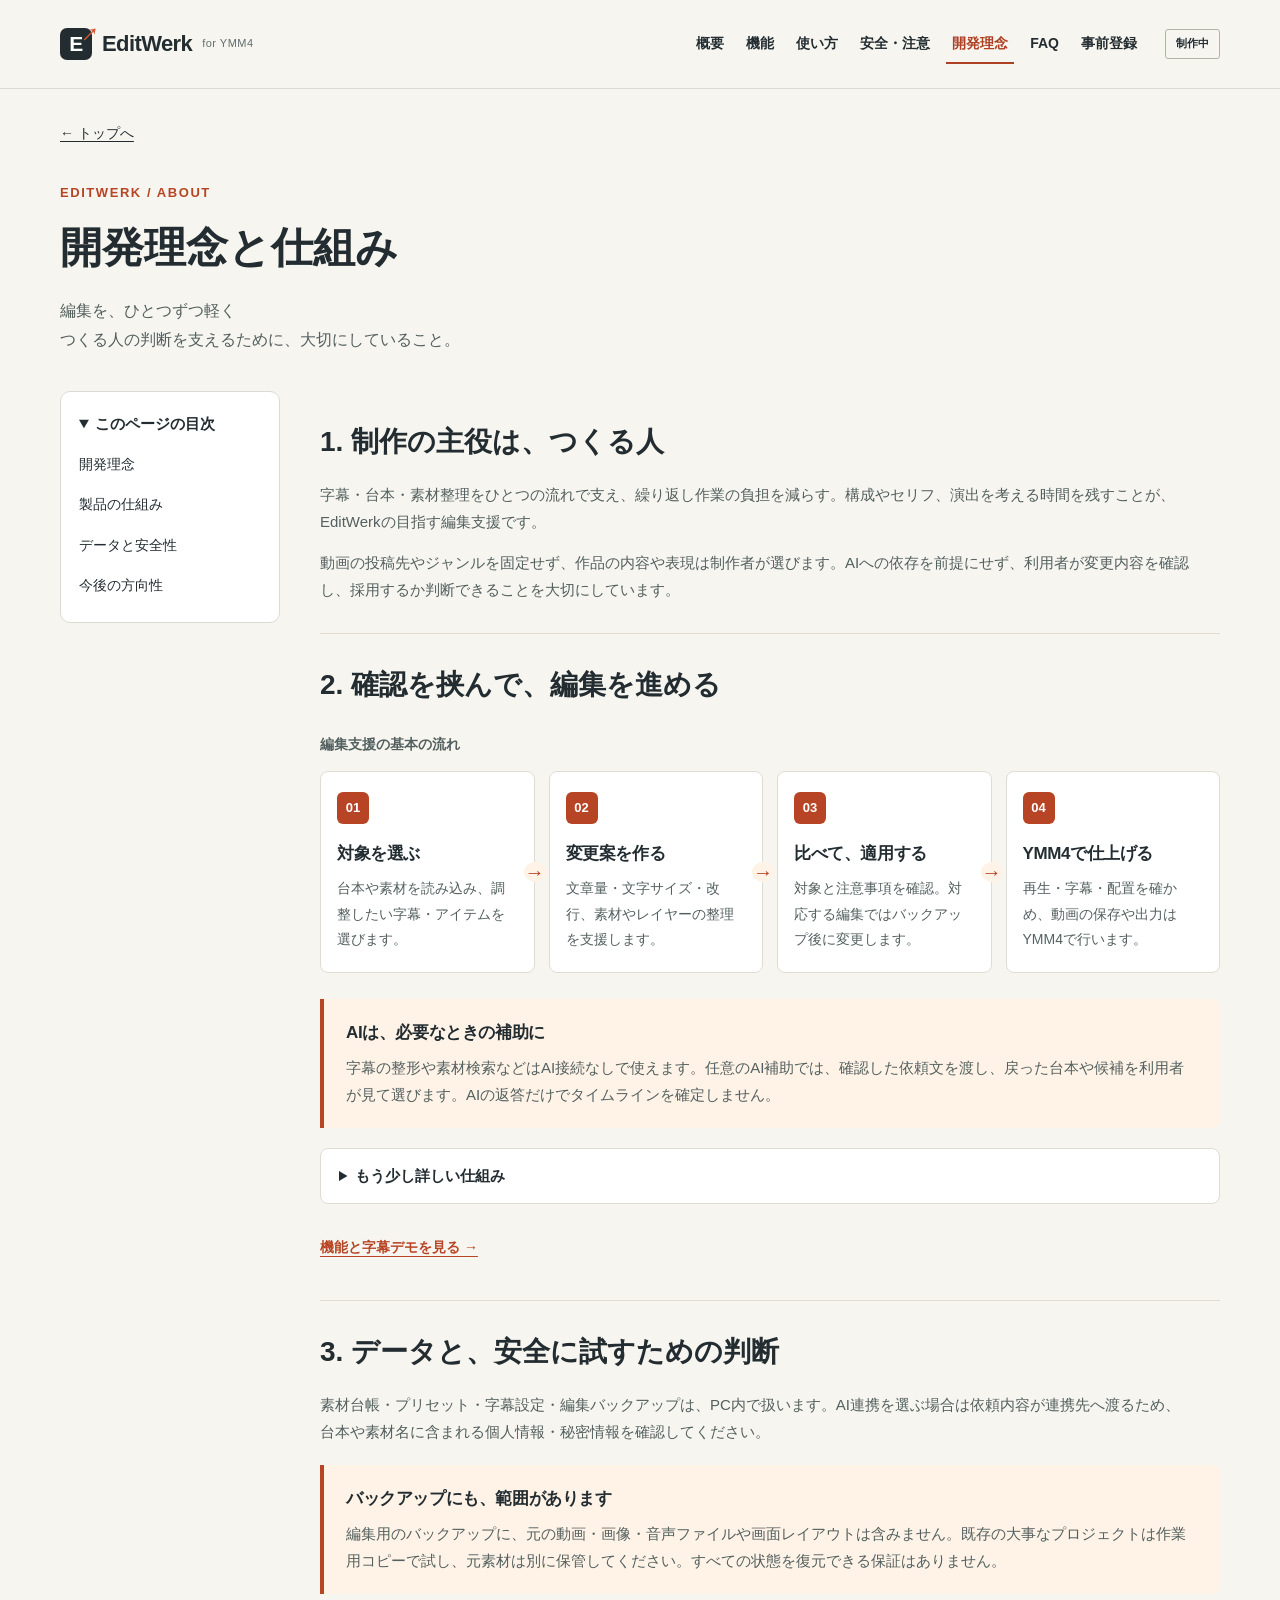
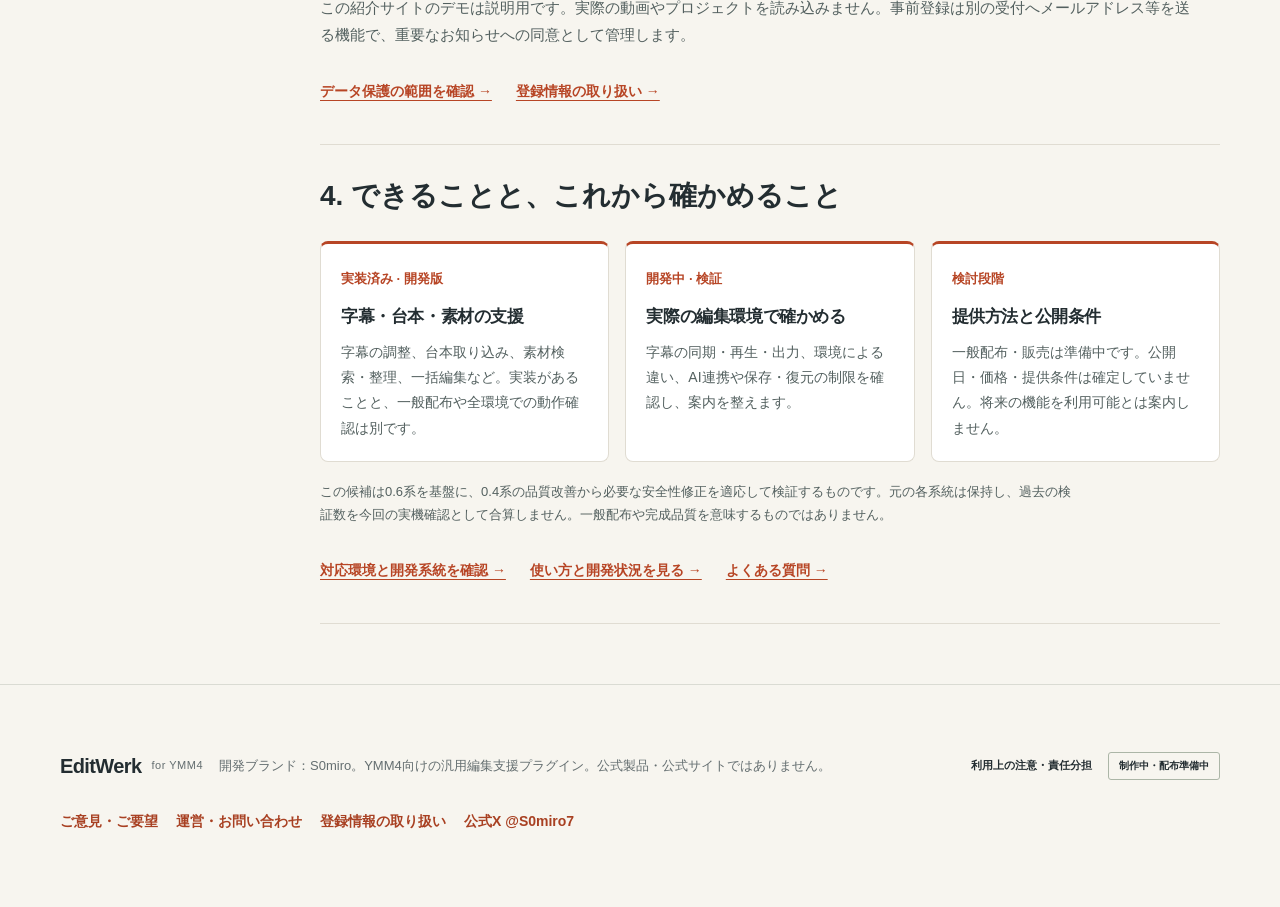
==== commit 630d8ff3: "Integrate approved SEO foundation, product value copy and email feedback intake for EditWerk" ====
--- a/about/index.html
+++ b/about/index.html
@@ -1 +1 @@
-<!doctype html><html lang="ja"><head><meta charset="utf-8"><meta name="viewport" content="width=device-width,initial-scale=1"><title>開発理念と仕組み | EditWerk for YMM4</title><meta name="description" content="制作者の判断を大切にするEditWerkの開発理念と、字幕・台本・素材整理を支える仕組み、データ保護の範囲と開発状況を紹介します。"><script src="../first-visit.js" data-intro-brand="editassist" async></script><link rel="icon" href="../favicon.svg" type="image/svg+xml"><link rel="stylesheet" href="../style.css"><link rel="stylesheet" href="../site.css"><link rel="stylesheet" href="../about.css"><script src="../site-navigation.js" defer></script><link rel="stylesheet" href="../information.css"></head><body class="detail-page about-page"><div id="first-visit-intro" data-brand="editassist" aria-hidden="true" inert hidden><div class="intro-stack"><svg class="intro-mark" viewBox="0 0 64 64" aria-hidden="true"><rect width="64" height="64" rx="14" fill="#232d31"/><path d="M17 17h25v7H25v7h15v7H25v7h17v7H17z" fill="#f7f5ef"/><path d="M44 10h12v12h-5v-4L40 29l-4-4 11-10h-3z" fill="#d65b34"/></svg><span class="intro-name">EditWerk</span><span class="intro-track"></span></div></div><a class="skip" href="#main">本文へ移動</a><header class="header site-header"><div class="wrap header-inner"><a class="brand" href=".././"><span class="brand-icon" aria-hidden="true">E<span>↗</span></span>EditWerk<span class="brand-label">for YMM4</span></a><button class="nav-toggle" type="button" aria-expanded="false" aria-controls="primary-navigation" hidden>メニュー <span aria-hidden="true">☰</span></button><nav id="primary-navigation" class="primary-nav" aria-label="メインナビゲーション"><a href=".././">概要</a><a href="../features/">機能</a><a href="../guide/">使い方</a><a href="../safety/">安全・注意</a><a href="../about/" aria-current="page">開発理念</a><a href="../faq/">FAQ</a><a href="../preregister/">事前登録</a></nav><span class="release-badge">制作中</span></div></header><main id="main" tabindex="-1"><div class="wrap page-heading"><a class="back-link" href="../">← トップへ</a><p class="eyebrow about-kicker">EDITWERK / ABOUT</p><h1>開発理念と仕組み</h1><p class="page-lead">編集を、ひとつずつ軽く<br>つくる人の判断を支えるために、大切にしていること。</p></div><div class="wrap detail-layout"><details class="page-toc" data-toc open><summary>このページの目次</summary><nav aria-label="ページ内目次"><a href="#principles">開発理念</a><a href="#workflow">製品の仕組み</a><a href="#data">データと安全性</a><a href="#direction">今後の方向性</a></nav></details><div class="detail-content"><section id="principles" class="content-section about-section" tabindex="-1"><h2>1. 制作の主役は、つくる人</h2><p>字幕・台本・素材整理の繰り返しを短くして、構成やセリフ、演出を考える時間を残す。EditWerkは、そのためのYMM4向け編集支援プラグインです。</p><p>動画の投稿先やジャンルを固定せず、作品の内容や表現は制作者が選びます。AIで何もかも自動化することを、基本機能の前提にはしていません。</p></section><section id="workflow" class="content-section about-section" tabindex="-1"><h2>2. 確認を挟んで、編集を進める</h2><figure class="about-diagram"><figcaption>編集支援の基本の流れ</figcaption><ol class="about-flow"><li><span class="about-step">01</span><h3>対象を選ぶ</h3><p>台本や素材を読み込み、調整したい字幕・アイテムを選びます。</p></li><li><span class="about-step">02</span><h3>変更案を作る</h3><p>文章量・文字サイズ・改行、素材やレイヤーの整理を支援します。</p></li><li><span class="about-step">03</span><h3>比べて、適用する</h3><p>対象と注意事項を確認。対応する編集ではバックアップ後に変更します。</p></li><li><span class="about-step">04</span><h3>YMM4で仕上げる</h3><p>再生・字幕・配置を確かめ、動画の保存や出力はYMM4で行います。</p></li></ol></figure><div class="about-note"><h3>AIは、必要なときの補助に</h3><p>字幕の整形や素材検索などはAI接続なしで使えます。任意のAI補助では、確認した依頼文を渡し、戻った台本や候補を利用者が見て選びます。AIの返答だけでタイムラインを確定しません。</p></div><details class="about-details"><summary>もう少し詳しい仕組み</summary><ul><li>字幕は文章量・文字サイズ・改行を別々に調整します。分割後の表示時刻は文字量による目安で、発話を自動解析した時刻ではありません。</li><li>統合候補はAIへのコピー受け渡しや任意のCodex CLI連携を引き継ぎ、Claude／Gemini等のAPI接続を含みます。実サービスへの接続は未確認です。送る内容・利用枠・料金と相手先の条件を確認して使います。</li><li>台本からの音声生成は、YMM4に設定された音声エンジンを利用します。クラウド音声を選ぶ場合は、そのサービスの送信・課金条件に従います。</li></ul></details><div class="about-links"><a href="../features/">機能と字幕デモを見る →</a></div></section><section id="data" class="content-section about-section" tabindex="-1"><h2>3. データと、安全に試すための判断</h2><p>素材台帳・プリセット・字幕設定・編集バックアップは、PC内で扱います。AI連携を選ぶ場合は依頼内容が連携先へ渡るため、台本や素材名に含まれる個人情報・秘密情報を確認してください。</p><div class="about-note"><h3>バックアップにも、範囲があります</h3><p>編集用のバックアップに、元の動画・画像・音声ファイルや画面レイアウトは含みません。既存の大事なプロジェクトは作業用コピーで試し、元素材は別に保管してください。すべての状態を復元できる保証はありません。</p></div><p>この紹介サイトのデモは説明用です。実際の動画やプロジェクトを読み込みません。事前登録は別の受付へメールアドレス等を送る機能で、重要なお知らせへの同意として管理します。</p><div class="about-links"><a href="../safety/#backup">データ保護の範囲を確認 →</a><a href="../preregister/#registration-privacy">登録情報の取り扱い →</a></div></section><section id="direction" class="content-section about-section" tabindex="-1"><h2>4. できることと、これから確かめること</h2><div class="about-cards"><article><span class="about-state">実装済み · 開発版</span><h3>字幕・台本・素材の支援</h3><p>字幕の調整、台本取り込み、素材検索・整理、一括編集など。実装があることと、一般配布や全環境での動作確認は別です。</p></article><article><span class="about-state">開発中 · 検証</span><h3>実際の編集環境で確かめる</h3><p>字幕の同期・再生・出力、環境による違い、AI連携や保存・復元の制限を確認し、案内を整えます。</p></article><article><span class="about-state">検討段階</span><h3>提供方法と公開条件</h3><p>一般配布・販売は準備中です。公開日・価格・提供条件は確定していません。将来の機能を利用可能とは案内しません。</p></article></div><p class="about-footnote">この候補は0.6系を基盤に、0.4系の品質改善から必要な安全性修正を適応して検証するものです。元の各系統は保持し、過去の検証数を今回の実機確認として合算しません。一般配布や完成品質を意味するものではありません。</p><div class="about-links"><a href="../guide/#environment">対応環境と開発系統を確認 →</a><a href="../guide/">使い方と開発状況を見る →</a><a href="../faq/">よくある質問 →</a></div></section></div></div></main><footer class="site-footer"><div class="wrap"><a class="brand" href=".././">EditWerk <span class="brand-label">for YMM4</span></a><p>開発ブランド：S0miro。YMM4向けの汎用編集支援プラグイン。公式製品・公式サイトではありません。</p><a href="../safety/">利用上の注意・責任分担</a><span class="release-badge">制作中・配布準備中</span><nav class="info-footer" aria-label="運営とサポート"><a href="../safety/#support">運営・お問い合わせ</a><a href="../preregister/#registration-privacy">登録情報の取り扱い</a><a href="https://x.com/S0miro7" target="_blank" rel="noopener noreferrer">公式X @S0miro7</a></nav></div></footer></body></html>+<!doctype html><html lang="ja"><head><meta charset="utf-8"><meta name="viewport" content="width=device-width,initial-scale=1"><title>開発理念と仕組み | EditWerk for YMM4</title><meta name="description" content="制作者の判断を大切にするEditWerkの開発理念と、字幕・台本・素材整理を支える仕組み、データ保護の範囲と開発状況を紹介します。"><script src="../first-visit.js" data-intro-brand="editassist" async></script><link rel="icon" href="../favicon.svg" type="image/svg+xml"><link rel="stylesheet" href="../style.css"><link rel="stylesheet" href="../site.css"><link rel="stylesheet" href="../about.css"><script src="../site-navigation.js" defer></script><link rel="stylesheet" href="../information.css"><link rel="canonical" href="https://ity-ia0301.github.io/editassist-site/about/"></head><body class="detail-page about-page"><div id="first-visit-intro" data-brand="editassist" aria-hidden="true" inert hidden><div class="intro-stack"><svg class="intro-mark" viewBox="0 0 64 64" aria-hidden="true"><rect width="64" height="64" rx="14" fill="#232d31"/><path d="M17 17h25v7H25v7h15v7H25v7h17v7H17z" fill="#f7f5ef"/><path d="M44 10h12v12h-5v-4L40 29l-4-4 11-10h-3z" fill="#d65b34"/></svg><span class="intro-name">EditWerk</span><span class="intro-track"></span></div></div><a class="skip" href="#main">本文へ移動</a><header class="header site-header"><div class="wrap header-inner"><a class="brand" href=".././"><span class="brand-icon" aria-hidden="true">E<span>↗</span></span>EditWerk<span class="brand-label">for YMM4</span></a><button class="nav-toggle" type="button" aria-expanded="false" aria-controls="primary-navigation" hidden>メニュー <span aria-hidden="true">☰</span></button><nav id="primary-navigation" class="primary-nav" aria-label="メインナビゲーション"><a href=".././">概要</a><a href="../features/">機能</a><a href="../guide/">使い方</a><a href="../safety/">安全・注意</a><a href="../about/" aria-current="page">開発理念</a><a href="../faq/">FAQ</a><a href="../preregister/">事前登録</a></nav><span class="release-badge">制作中</span></div></header><main id="main" tabindex="-1"><div class="wrap page-heading"><a class="back-link" href="../">← トップへ</a><p class="eyebrow about-kicker">EDITWERK / ABOUT</p><h1>開発理念と仕組み</h1><p class="page-lead">編集を、ひとつずつ軽く<br>つくる人の判断を支えるために、大切にしていること。</p></div><div class="wrap detail-layout"><details class="page-toc" data-toc open><summary>このページの目次</summary><nav aria-label="ページ内目次"><a href="#principles">開発理念</a><a href="#workflow">製品の仕組み</a><a href="#data">データと安全性</a><a href="#direction">今後の方向性</a></nav></details><div class="detail-content"><section id="principles" class="content-section about-section" tabindex="-1"><h2>1. 制作の主役は、つくる人</h2><p>字幕・台本・素材整理をひとつの流れで支え、繰り返し作業の負担を減らす。構成やセリフ、演出を考える時間を残すことが、EditWerkの目指す編集支援です。</p><p>動画の投稿先やジャンルを固定せず、作品の内容や表現は制作者が選びます。AIへの依存を前提にせず、利用者が変更内容を確認し、採用するか判断できることを大切にしています。</p></section><section id="workflow" class="content-section about-section" tabindex="-1"><h2>2. 確認を挟んで、編集を進める</h2><figure class="about-diagram"><figcaption>編集支援の基本の流れ</figcaption><ol class="about-flow"><li><span class="about-step">01</span><h3>対象を選ぶ</h3><p>台本や素材を読み込み、調整したい字幕・アイテムを選びます。</p></li><li><span class="about-step">02</span><h3>変更案を作る</h3><p>文章量・文字サイズ・改行、素材やレイヤーの整理を支援します。</p></li><li><span class="about-step">03</span><h3>比べて、適用する</h3><p>対象と注意事項を確認。対応する編集ではバックアップ後に変更します。</p></li><li><span class="about-step">04</span><h3>YMM4で仕上げる</h3><p>再生・字幕・配置を確かめ、動画の保存や出力はYMM4で行います。</p></li></ol></figure><div class="about-note"><h3>AIは、必要なときの補助に</h3><p>字幕の整形や素材検索などはAI接続なしで使えます。任意のAI補助では、確認した依頼文を渡し、戻った台本や候補を利用者が見て選びます。AIの返答だけでタイムラインを確定しません。</p></div><details class="about-details"><summary>もう少し詳しい仕組み</summary><ul><li>字幕は文章量・文字サイズ・改行を別々に調整します。分割後の表示時刻は文字量による目安で、発話を自動解析した時刻ではありません。</li><li>統合候補はAIへのコピー受け渡しや任意のCodex CLI連携を引き継ぎ、Claude／Gemini等のAPI接続を含みます。実サービスへの接続は未確認です。送る内容・利用枠・料金と相手先の条件を確認して使います。</li><li>台本からの音声生成は、YMM4に設定された音声エンジンを利用します。クラウド音声を選ぶ場合は、そのサービスの送信・課金条件に従います。</li></ul></details><div class="about-links"><a href="../features/">機能と字幕デモを見る →</a></div></section><section id="data" class="content-section about-section" tabindex="-1"><h2>3. データと、安全に試すための判断</h2><p>素材台帳・プリセット・字幕設定・編集バックアップは、PC内で扱います。AI連携を選ぶ場合は依頼内容が連携先へ渡るため、台本や素材名に含まれる個人情報・秘密情報を確認してください。</p><div class="about-note"><h3>バックアップにも、範囲があります</h3><p>編集用のバックアップに、元の動画・画像・音声ファイルや画面レイアウトは含みません。既存の大事なプロジェクトは作業用コピーで試し、元素材は別に保管してください。すべての状態を復元できる保証はありません。</p></div><p>この紹介サイトのデモは説明用です。実際の動画やプロジェクトを読み込みません。事前登録は別の受付へメールアドレス等を送る機能で、重要なお知らせへの同意として管理します。</p><div class="about-links"><a href="../safety/#backup">データ保護の範囲を確認 →</a><a href="../preregister/#registration-privacy">登録情報の取り扱い →</a></div></section><section id="direction" class="content-section about-section" tabindex="-1"><h2>4. できることと、これから確かめること</h2><div class="about-cards"><article><span class="about-state">実装済み · 開発版</span><h3>字幕・台本・素材の支援</h3><p>字幕の調整、台本取り込み、素材検索・整理、一括編集など。実装があることと、一般配布や全環境での動作確認は別です。</p></article><article><span class="about-state">開発中 · 検証</span><h3>実際の編集環境で確かめる</h3><p>字幕の同期・再生・出力、環境による違い、AI連携や保存・復元の制限を確認し、案内を整えます。</p></article><article><span class="about-state">検討段階</span><h3>提供方法と公開条件</h3><p>一般配布・販売は準備中です。公開日・価格・提供条件は確定していません。将来の機能を利用可能とは案内しません。</p></article></div><p class="about-footnote">この候補は0.6系を基盤に、0.4系の品質改善から必要な安全性修正を適応して検証するものです。元の各系統は保持し、過去の検証数を今回の実機確認として合算しません。一般配布や完成品質を意味するものではありません。</p><div class="about-links"><a href="../guide/#environment">対応環境と開発系統を確認 →</a><a href="../guide/">使い方と開発状況を見る →</a><a href="../faq/">よくある質問 →</a></div></section></div></div></main><footer class="site-footer"><div class="wrap"><a class="brand" href=".././">EditWerk <span class="brand-label">for YMM4</span></a><p>開発ブランド：S0miro。YMM4向けの汎用編集支援プラグイン。公式製品・公式サイトではありません。</p><a href="../safety/">利用上の注意・責任分担</a><span class="release-badge">制作中・配布準備中</span><nav class="info-footer" aria-label="運営とサポート"><a href="../feedback/">ご意見・ご要望</a><a href="../safety/#support">運営・お問い合わせ</a><a href="../preregister/#registration-privacy">登録情報の取り扱い</a><a href="https://x.com/S0miro7" target="_blank" rel="noopener noreferrer">公式X @S0miro7</a></nav></div></footer></body></html>
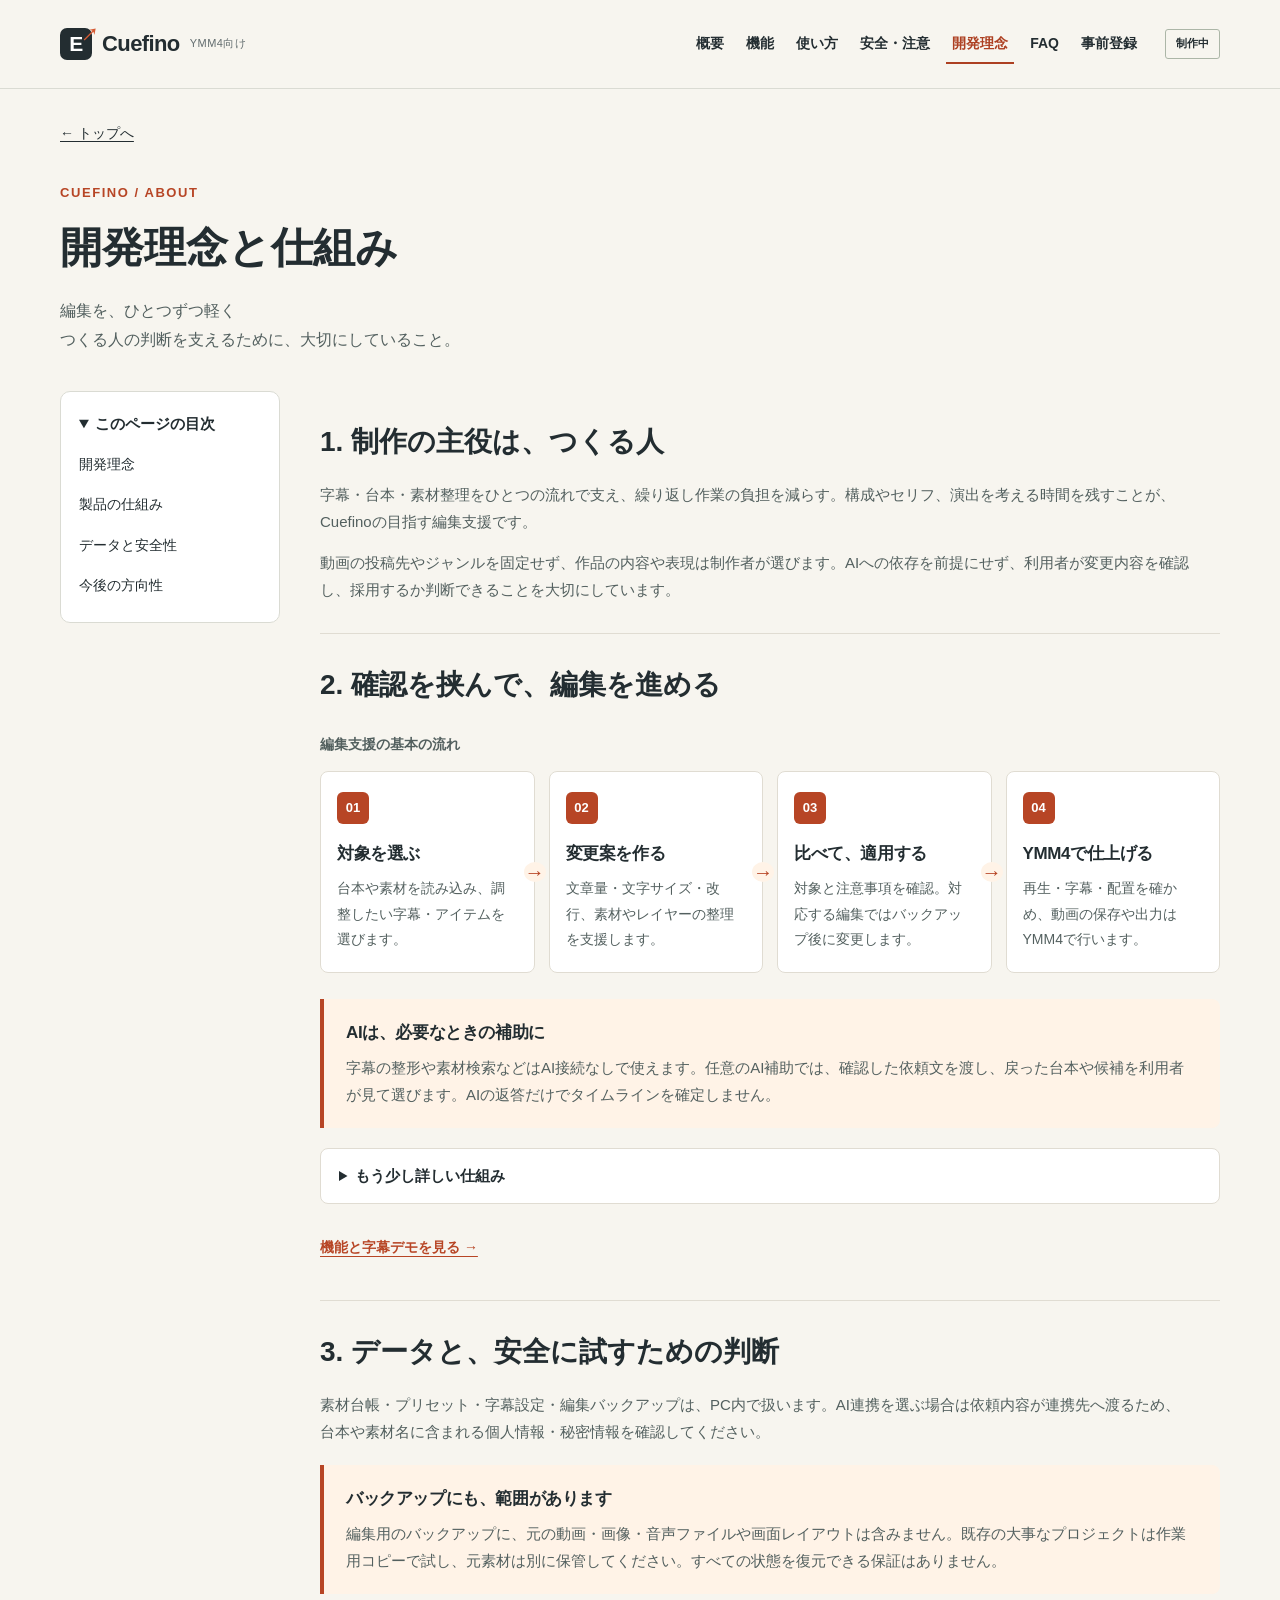
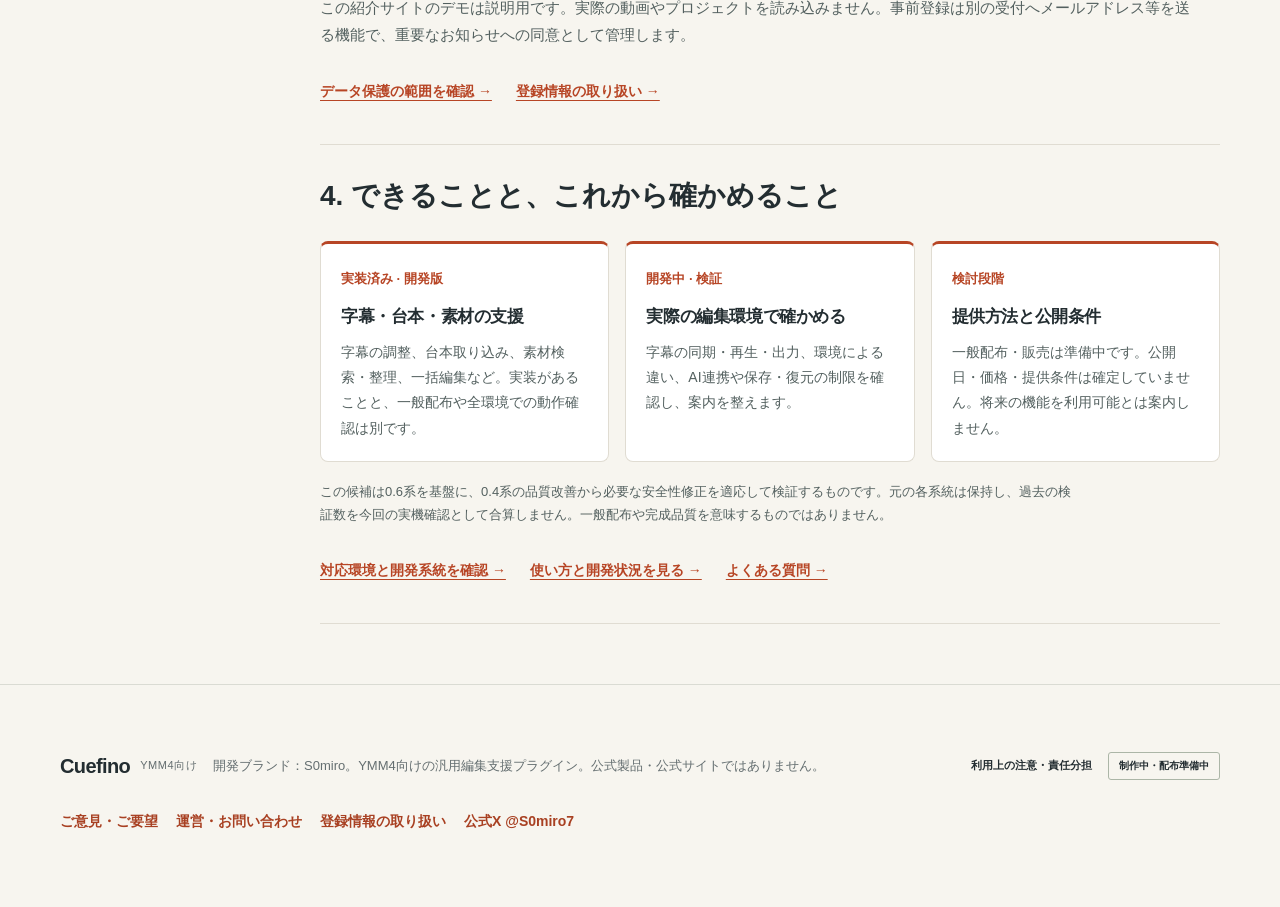
==== commit b8341f6c: "Rename public site brand to Cuefino while preserving registration and URLs" ====
--- a/about/index.html
+++ b/about/index.html
@@ -1 +1 @@
-<!doctype html><html lang="ja"><head><meta charset="utf-8"><meta name="viewport" content="width=device-width,initial-scale=1"><title>開発理念と仕組み | EditWerk for YMM4</title><meta name="description" content="制作者の判断を大切にするEditWerkの開発理念と、字幕・台本・素材整理を支える仕組み、データ保護の範囲と開発状況を紹介します。"><script src="../first-visit.js" data-intro-brand="editassist" async></script><link rel="icon" href="../favicon.svg" type="image/svg+xml"><link rel="stylesheet" href="../style.css"><link rel="stylesheet" href="../site.css"><link rel="stylesheet" href="../about.css"><script src="../site-navigation.js" defer></script><link rel="stylesheet" href="../information.css"><link rel="canonical" href="https://ity-ia0301.github.io/editassist-site/about/"></head><body class="detail-page about-page"><div id="first-visit-intro" data-brand="editassist" aria-hidden="true" inert hidden><div class="intro-stack"><svg class="intro-mark" viewBox="0 0 64 64" aria-hidden="true"><rect width="64" height="64" rx="14" fill="#232d31"/><path d="M17 17h25v7H25v7h15v7H25v7h17v7H17z" fill="#f7f5ef"/><path d="M44 10h12v12h-5v-4L40 29l-4-4 11-10h-3z" fill="#d65b34"/></svg><span class="intro-name">EditWerk</span><span class="intro-track"></span></div></div><a class="skip" href="#main">本文へ移動</a><header class="header site-header"><div class="wrap header-inner"><a class="brand" href=".././"><span class="brand-icon" aria-hidden="true">E<span>↗</span></span>EditWerk<span class="brand-label">for YMM4</span></a><button class="nav-toggle" type="button" aria-expanded="false" aria-controls="primary-navigation" hidden>メニュー <span aria-hidden="true">☰</span></button><nav id="primary-navigation" class="primary-nav" aria-label="メインナビゲーション"><a href=".././">概要</a><a href="../features/">機能</a><a href="../guide/">使い方</a><a href="../safety/">安全・注意</a><a href="../about/" aria-current="page">開発理念</a><a href="../faq/">FAQ</a><a href="../preregister/">事前登録</a></nav><span class="release-badge">制作中</span></div></header><main id="main" tabindex="-1"><div class="wrap page-heading"><a class="back-link" href="../">← トップへ</a><p class="eyebrow about-kicker">EDITWERK / ABOUT</p><h1>開発理念と仕組み</h1><p class="page-lead">編集を、ひとつずつ軽く<br>つくる人の判断を支えるために、大切にしていること。</p></div><div class="wrap detail-layout"><details class="page-toc" data-toc open><summary>このページの目次</summary><nav aria-label="ページ内目次"><a href="#principles">開発理念</a><a href="#workflow">製品の仕組み</a><a href="#data">データと安全性</a><a href="#direction">今後の方向性</a></nav></details><div class="detail-content"><section id="principles" class="content-section about-section" tabindex="-1"><h2>1. 制作の主役は、つくる人</h2><p>字幕・台本・素材整理をひとつの流れで支え、繰り返し作業の負担を減らす。構成やセリフ、演出を考える時間を残すことが、EditWerkの目指す編集支援です。</p><p>動画の投稿先やジャンルを固定せず、作品の内容や表現は制作者が選びます。AIへの依存を前提にせず、利用者が変更内容を確認し、採用するか判断できることを大切にしています。</p></section><section id="workflow" class="content-section about-section" tabindex="-1"><h2>2. 確認を挟んで、編集を進める</h2><figure class="about-diagram"><figcaption>編集支援の基本の流れ</figcaption><ol class="about-flow"><li><span class="about-step">01</span><h3>対象を選ぶ</h3><p>台本や素材を読み込み、調整したい字幕・アイテムを選びます。</p></li><li><span class="about-step">02</span><h3>変更案を作る</h3><p>文章量・文字サイズ・改行、素材やレイヤーの整理を支援します。</p></li><li><span class="about-step">03</span><h3>比べて、適用する</h3><p>対象と注意事項を確認。対応する編集ではバックアップ後に変更します。</p></li><li><span class="about-step">04</span><h3>YMM4で仕上げる</h3><p>再生・字幕・配置を確かめ、動画の保存や出力はYMM4で行います。</p></li></ol></figure><div class="about-note"><h3>AIは、必要なときの補助に</h3><p>字幕の整形や素材検索などはAI接続なしで使えます。任意のAI補助では、確認した依頼文を渡し、戻った台本や候補を利用者が見て選びます。AIの返答だけでタイムラインを確定しません。</p></div><details class="about-details"><summary>もう少し詳しい仕組み</summary><ul><li>字幕は文章量・文字サイズ・改行を別々に調整します。分割後の表示時刻は文字量による目安で、発話を自動解析した時刻ではありません。</li><li>統合候補はAIへのコピー受け渡しや任意のCodex CLI連携を引き継ぎ、Claude／Gemini等のAPI接続を含みます。実サービスへの接続は未確認です。送る内容・利用枠・料金と相手先の条件を確認して使います。</li><li>台本からの音声生成は、YMM4に設定された音声エンジンを利用します。クラウド音声を選ぶ場合は、そのサービスの送信・課金条件に従います。</li></ul></details><div class="about-links"><a href="../features/">機能と字幕デモを見る →</a></div></section><section id="data" class="content-section about-section" tabindex="-1"><h2>3. データと、安全に試すための判断</h2><p>素材台帳・プリセット・字幕設定・編集バックアップは、PC内で扱います。AI連携を選ぶ場合は依頼内容が連携先へ渡るため、台本や素材名に含まれる個人情報・秘密情報を確認してください。</p><div class="about-note"><h3>バックアップにも、範囲があります</h3><p>編集用のバックアップに、元の動画・画像・音声ファイルや画面レイアウトは含みません。既存の大事なプロジェクトは作業用コピーで試し、元素材は別に保管してください。すべての状態を復元できる保証はありません。</p></div><p>この紹介サイトのデモは説明用です。実際の動画やプロジェクトを読み込みません。事前登録は別の受付へメールアドレス等を送る機能で、重要なお知らせへの同意として管理します。</p><div class="about-links"><a href="../safety/#backup">データ保護の範囲を確認 →</a><a href="../preregister/#registration-privacy">登録情報の取り扱い →</a></div></section><section id="direction" class="content-section about-section" tabindex="-1"><h2>4. できることと、これから確かめること</h2><div class="about-cards"><article><span class="about-state">実装済み · 開発版</span><h3>字幕・台本・素材の支援</h3><p>字幕の調整、台本取り込み、素材検索・整理、一括編集など。実装があることと、一般配布や全環境での動作確認は別です。</p></article><article><span class="about-state">開発中 · 検証</span><h3>実際の編集環境で確かめる</h3><p>字幕の同期・再生・出力、環境による違い、AI連携や保存・復元の制限を確認し、案内を整えます。</p></article><article><span class="about-state">検討段階</span><h3>提供方法と公開条件</h3><p>一般配布・販売は準備中です。公開日・価格・提供条件は確定していません。将来の機能を利用可能とは案内しません。</p></article></div><p class="about-footnote">この候補は0.6系を基盤に、0.4系の品質改善から必要な安全性修正を適応して検証するものです。元の各系統は保持し、過去の検証数を今回の実機確認として合算しません。一般配布や完成品質を意味するものではありません。</p><div class="about-links"><a href="../guide/#environment">対応環境と開発系統を確認 →</a><a href="../guide/">使い方と開発状況を見る →</a><a href="../faq/">よくある質問 →</a></div></section></div></div></main><footer class="site-footer"><div class="wrap"><a class="brand" href=".././">EditWerk <span class="brand-label">for YMM4</span></a><p>開発ブランド：S0miro。YMM4向けの汎用編集支援プラグイン。公式製品・公式サイトではありません。</p><a href="../safety/">利用上の注意・責任分担</a><span class="release-badge">制作中・配布準備中</span><nav class="info-footer" aria-label="運営とサポート"><a href="../feedback/">ご意見・ご要望</a><a href="../safety/#support">運営・お問い合わせ</a><a href="../preregister/#registration-privacy">登録情報の取り扱い</a><a href="https://x.com/S0miro7" target="_blank" rel="noopener noreferrer">公式X @S0miro7</a></nav></div></footer></body></html>+<!doctype html><html lang="ja"><head><meta charset="utf-8"><meta name="viewport" content="width=device-width,initial-scale=1"><title>開発理念と仕組み | Cuefino</title><meta name="description" content="制作者の判断を大切にするCuefinoの開発理念と、字幕・台本・素材整理を支える仕組み、データ保護の範囲と開発状況を紹介します。"><script src="../first-visit.js" data-intro-brand="editassist" async></script><link rel="icon" href="../favicon.svg" type="image/svg+xml"><link rel="stylesheet" href="../style.css"><link rel="stylesheet" href="../site.css"><link rel="stylesheet" href="../about.css"><script src="../site-navigation.js" defer></script><link rel="stylesheet" href="../information.css"><link rel="canonical" href="https://ity-ia0301.github.io/editassist-site/about/"></head><body class="detail-page about-page"><div id="first-visit-intro" data-brand="editassist" aria-hidden="true" inert hidden><div class="intro-stack"><svg class="intro-mark" viewBox="0 0 64 64" aria-hidden="true"><rect width="64" height="64" rx="14" fill="#232d31"/><path d="M17 17h25v7H25v7h15v7H25v7h17v7H17z" fill="#f7f5ef"/><path d="M44 10h12v12h-5v-4L40 29l-4-4 11-10h-3z" fill="#d65b34"/></svg><span class="intro-name">Cuefino</span><span class="intro-track"></span></div></div><a class="skip" href="#main">本文へ移動</a><header class="header site-header"><div class="wrap header-inner"><a class="brand" href=".././"><span class="brand-icon" aria-hidden="true">E<span>↗</span></span>Cuefino<span class="brand-label">YMM4向け</span></a><button class="nav-toggle" type="button" aria-expanded="false" aria-controls="primary-navigation" hidden>メニュー <span aria-hidden="true">☰</span></button><nav id="primary-navigation" class="primary-nav" aria-label="メインナビゲーション"><a href=".././">概要</a><a href="../features/">機能</a><a href="../guide/">使い方</a><a href="../safety/">安全・注意</a><a href="../about/" aria-current="page">開発理念</a><a href="../faq/">FAQ</a><a href="../preregister/">事前登録</a></nav><span class="release-badge">制作中</span></div></header><main id="main" tabindex="-1"><div class="wrap page-heading"><a class="back-link" href="../">← トップへ</a><p class="eyebrow about-kicker">CUEFINO / ABOUT</p><h1>開発理念と仕組み</h1><p class="page-lead">編集を、ひとつずつ軽く<br>つくる人の判断を支えるために、大切にしていること。</p></div><div class="wrap detail-layout"><details class="page-toc" data-toc open><summary>このページの目次</summary><nav aria-label="ページ内目次"><a href="#principles">開発理念</a><a href="#workflow">製品の仕組み</a><a href="#data">データと安全性</a><a href="#direction">今後の方向性</a></nav></details><div class="detail-content"><section id="principles" class="content-section about-section" tabindex="-1"><h2>1. 制作の主役は、つくる人</h2><p>字幕・台本・素材整理をひとつの流れで支え、繰り返し作業の負担を減らす。構成やセリフ、演出を考える時間を残すことが、Cuefinoの目指す編集支援です。</p><p>動画の投稿先やジャンルを固定せず、作品の内容や表現は制作者が選びます。AIへの依存を前提にせず、利用者が変更内容を確認し、採用するか判断できることを大切にしています。</p></section><section id="workflow" class="content-section about-section" tabindex="-1"><h2>2. 確認を挟んで、編集を進める</h2><figure class="about-diagram"><figcaption>編集支援の基本の流れ</figcaption><ol class="about-flow"><li><span class="about-step">01</span><h3>対象を選ぶ</h3><p>台本や素材を読み込み、調整したい字幕・アイテムを選びます。</p></li><li><span class="about-step">02</span><h3>変更案を作る</h3><p>文章量・文字サイズ・改行、素材やレイヤーの整理を支援します。</p></li><li><span class="about-step">03</span><h3>比べて、適用する</h3><p>対象と注意事項を確認。対応する編集ではバックアップ後に変更します。</p></li><li><span class="about-step">04</span><h3>YMM4で仕上げる</h3><p>再生・字幕・配置を確かめ、動画の保存や出力はYMM4で行います。</p></li></ol></figure><div class="about-note"><h3>AIは、必要なときの補助に</h3><p>字幕の整形や素材検索などはAI接続なしで使えます。任意のAI補助では、確認した依頼文を渡し、戻った台本や候補を利用者が見て選びます。AIの返答だけでタイムラインを確定しません。</p></div><details class="about-details"><summary>もう少し詳しい仕組み</summary><ul><li>字幕は文章量・文字サイズ・改行を別々に調整します。分割後の表示時刻は文字量による目安で、発話を自動解析した時刻ではありません。</li><li>統合候補はAIへのコピー受け渡しや任意のCodex CLI連携を引き継ぎ、Claude／Gemini等のAPI接続を含みます。実サービスへの接続は未確認です。送る内容・利用枠・料金と相手先の条件を確認して使います。</li><li>台本からの音声生成は、YMM4に設定された音声エンジンを利用します。クラウド音声を選ぶ場合は、そのサービスの送信・課金条件に従います。</li></ul></details><div class="about-links"><a href="../features/">機能と字幕デモを見る →</a></div></section><section id="data" class="content-section about-section" tabindex="-1"><h2>3. データと、安全に試すための判断</h2><p>素材台帳・プリセット・字幕設定・編集バックアップは、PC内で扱います。AI連携を選ぶ場合は依頼内容が連携先へ渡るため、台本や素材名に含まれる個人情報・秘密情報を確認してください。</p><div class="about-note"><h3>バックアップにも、範囲があります</h3><p>編集用のバックアップに、元の動画・画像・音声ファイルや画面レイアウトは含みません。既存の大事なプロジェクトは作業用コピーで試し、元素材は別に保管してください。すべての状態を復元できる保証はありません。</p></div><p>この紹介サイトのデモは説明用です。実際の動画やプロジェクトを読み込みません。事前登録は別の受付へメールアドレス等を送る機能で、重要なお知らせへの同意として管理します。</p><div class="about-links"><a href="../safety/#backup">データ保護の範囲を確認 →</a><a href="../preregister/#registration-privacy">登録情報の取り扱い →</a></div></section><section id="direction" class="content-section about-section" tabindex="-1"><h2>4. できることと、これから確かめること</h2><div class="about-cards"><article><span class="about-state">実装済み · 開発版</span><h3>字幕・台本・素材の支援</h3><p>字幕の調整、台本取り込み、素材検索・整理、一括編集など。実装があることと、一般配布や全環境での動作確認は別です。</p></article><article><span class="about-state">開発中 · 検証</span><h3>実際の編集環境で確かめる</h3><p>字幕の同期・再生・出力、環境による違い、AI連携や保存・復元の制限を確認し、案内を整えます。</p></article><article><span class="about-state">検討段階</span><h3>提供方法と公開条件</h3><p>一般配布・販売は準備中です。公開日・価格・提供条件は確定していません。将来の機能を利用可能とは案内しません。</p></article></div><p class="about-footnote">この候補は0.6系を基盤に、0.4系の品質改善から必要な安全性修正を適応して検証するものです。元の各系統は保持し、過去の検証数を今回の実機確認として合算しません。一般配布や完成品質を意味するものではありません。</p><div class="about-links"><a href="../guide/#environment">対応環境と開発系統を確認 →</a><a href="../guide/">使い方と開発状況を見る →</a><a href="../faq/">よくある質問 →</a></div></section></div></div></main><footer class="site-footer"><div class="wrap"><a class="brand" href=".././">Cuefino <span class="brand-label">YMM4向け</span></a><p>開発ブランド：S0miro。YMM4向けの汎用編集支援プラグイン。公式製品・公式サイトではありません。</p><a href="../safety/">利用上の注意・責任分担</a><span class="release-badge">制作中・配布準備中</span><nav class="info-footer" aria-label="運営とサポート"><a href="../feedback/">ご意見・ご要望</a><a href="../safety/#support">運営・お問い合わせ</a><a href="../preregister/#registration-privacy">登録情報の取り扱い</a><a href="https://x.com/S0miro7" target="_blank" rel="noopener noreferrer">公式X @S0miro7</a></nav></div></footer></body></html>
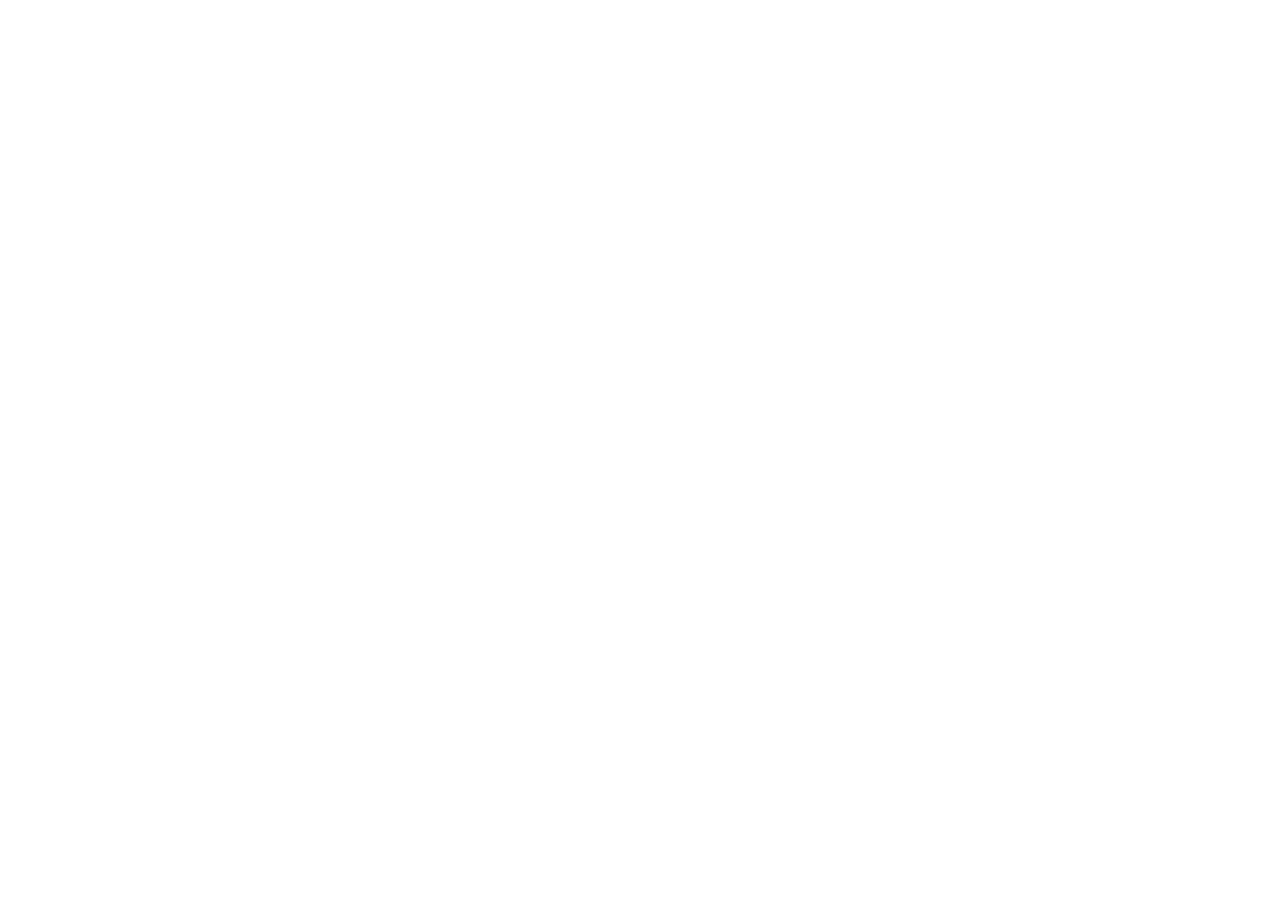
==== commit 5414a0ec: "Redirect legacy Cuefino Pages URLs to S0miro brand site" ====
--- a/about/index.html
+++ b/about/index.html
@@ -1 +1 @@
-<!doctype html><html lang="ja"><head><meta charset="utf-8"><meta name="viewport" content="width=device-width,initial-scale=1"><title>開発理念と仕組み | Cuefino</title><meta name="description" content="制作者の判断を大切にするCuefinoの開発理念と、字幕・台本・素材整理を支える仕組み、データ保護の範囲と開発状況を紹介します。"><script src="../first-visit.js" data-intro-brand="editassist" async></script><link rel="icon" href="../favicon.svg" type="image/svg+xml"><link rel="stylesheet" href="../style.css"><link rel="stylesheet" href="../site.css"><link rel="stylesheet" href="../about.css"><script src="../site-navigation.js" defer></script><link rel="stylesheet" href="../information.css"><link rel="canonical" href="https://ity-ia0301.github.io/editassist-site/about/"></head><body class="detail-page about-page"><div id="first-visit-intro" data-brand="editassist" aria-hidden="true" inert hidden><div class="intro-stack"><svg class="intro-mark" viewBox="0 0 64 64" aria-hidden="true"><rect width="64" height="64" rx="14" fill="#232d31"/><path d="M17 17h25v7H25v7h15v7H25v7h17v7H17z" fill="#f7f5ef"/><path d="M44 10h12v12h-5v-4L40 29l-4-4 11-10h-3z" fill="#d65b34"/></svg><span class="intro-name">Cuefino</span><span class="intro-track"></span></div></div><a class="skip" href="#main">本文へ移動</a><header class="header site-header"><div class="wrap header-inner"><a class="brand" href=".././"><span class="brand-icon" aria-hidden="true">E<span>↗</span></span>Cuefino<span class="brand-label">YMM4向け</span></a><button class="nav-toggle" type="button" aria-expanded="false" aria-controls="primary-navigation" hidden>メニュー <span aria-hidden="true">☰</span></button><nav id="primary-navigation" class="primary-nav" aria-label="メインナビゲーション"><a href=".././">概要</a><a href="../features/">機能</a><a href="../guide/">使い方</a><a href="../safety/">安全・注意</a><a href="../about/" aria-current="page">開発理念</a><a href="../faq/">FAQ</a><a href="../preregister/">事前登録</a></nav><span class="release-badge">制作中</span></div></header><main id="main" tabindex="-1"><div class="wrap page-heading"><a class="back-link" href="../">← トップへ</a><p class="eyebrow about-kicker">CUEFINO / ABOUT</p><h1>開発理念と仕組み</h1><p class="page-lead">編集を、ひとつずつ軽く<br>つくる人の判断を支えるために、大切にしていること。</p></div><div class="wrap detail-layout"><details class="page-toc" data-toc open><summary>このページの目次</summary><nav aria-label="ページ内目次"><a href="#principles">開発理念</a><a href="#workflow">製品の仕組み</a><a href="#data">データと安全性</a><a href="#direction">今後の方向性</a></nav></details><div class="detail-content"><section id="principles" class="content-section about-section" tabindex="-1"><h2>1. 制作の主役は、つくる人</h2><p>字幕・台本・素材整理をひとつの流れで支え、繰り返し作業の負担を減らす。構成やセリフ、演出を考える時間を残すことが、Cuefinoの目指す編集支援です。</p><p>動画の投稿先やジャンルを固定せず、作品の内容や表現は制作者が選びます。AIへの依存を前提にせず、利用者が変更内容を確認し、採用するか判断できることを大切にしています。</p></section><section id="workflow" class="content-section about-section" tabindex="-1"><h2>2. 確認を挟んで、編集を進める</h2><figure class="about-diagram"><figcaption>編集支援の基本の流れ</figcaption><ol class="about-flow"><li><span class="about-step">01</span><h3>対象を選ぶ</h3><p>台本や素材を読み込み、調整したい字幕・アイテムを選びます。</p></li><li><span class="about-step">02</span><h3>変更案を作る</h3><p>文章量・文字サイズ・改行、素材やレイヤーの整理を支援します。</p></li><li><span class="about-step">03</span><h3>比べて、適用する</h3><p>対象と注意事項を確認。対応する編集ではバックアップ後に変更します。</p></li><li><span class="about-step">04</span><h3>YMM4で仕上げる</h3><p>再生・字幕・配置を確かめ、動画の保存や出力はYMM4で行います。</p></li></ol></figure><div class="about-note"><h3>AIは、必要なときの補助に</h3><p>字幕の整形や素材検索などはAI接続なしで使えます。任意のAI補助では、確認した依頼文を渡し、戻った台本や候補を利用者が見て選びます。AIの返答だけでタイムラインを確定しません。</p></div><details class="about-details"><summary>もう少し詳しい仕組み</summary><ul><li>字幕は文章量・文字サイズ・改行を別々に調整します。分割後の表示時刻は文字量による目安で、発話を自動解析した時刻ではありません。</li><li>統合候補はAIへのコピー受け渡しや任意のCodex CLI連携を引き継ぎ、Claude／Gemini等のAPI接続を含みます。実サービスへの接続は未確認です。送る内容・利用枠・料金と相手先の条件を確認して使います。</li><li>台本からの音声生成は、YMM4に設定された音声エンジンを利用します。クラウド音声を選ぶ場合は、そのサービスの送信・課金条件に従います。</li></ul></details><div class="about-links"><a href="../features/">機能と字幕デモを見る →</a></div></section><section id="data" class="content-section about-section" tabindex="-1"><h2>3. データと、安全に試すための判断</h2><p>素材台帳・プリセット・字幕設定・編集バックアップは、PC内で扱います。AI連携を選ぶ場合は依頼内容が連携先へ渡るため、台本や素材名に含まれる個人情報・秘密情報を確認してください。</p><div class="about-note"><h3>バックアップにも、範囲があります</h3><p>編集用のバックアップに、元の動画・画像・音声ファイルや画面レイアウトは含みません。既存の大事なプロジェクトは作業用コピーで試し、元素材は別に保管してください。すべての状態を復元できる保証はありません。</p></div><p>この紹介サイトのデモは説明用です。実際の動画やプロジェクトを読み込みません。事前登録は別の受付へメールアドレス等を送る機能で、重要なお知らせへの同意として管理します。</p><div class="about-links"><a href="../safety/#backup">データ保護の範囲を確認 →</a><a href="../preregister/#registration-privacy">登録情報の取り扱い →</a></div></section><section id="direction" class="content-section about-section" tabindex="-1"><h2>4. できることと、これから確かめること</h2><div class="about-cards"><article><span class="about-state">実装済み · 開発版</span><h3>字幕・台本・素材の支援</h3><p>字幕の調整、台本取り込み、素材検索・整理、一括編集など。実装があることと、一般配布や全環境での動作確認は別です。</p></article><article><span class="about-state">開発中 · 検証</span><h3>実際の編集環境で確かめる</h3><p>字幕の同期・再生・出力、環境による違い、AI連携や保存・復元の制限を確認し、案内を整えます。</p></article><article><span class="about-state">検討段階</span><h3>提供方法と公開条件</h3><p>一般配布・販売は準備中です。公開日・価格・提供条件は確定していません。将来の機能を利用可能とは案内しません。</p></article></div><p class="about-footnote">この候補は0.6系を基盤に、0.4系の品質改善から必要な安全性修正を適応して検証するものです。元の各系統は保持し、過去の検証数を今回の実機確認として合算しません。一般配布や完成品質を意味するものではありません。</p><div class="about-links"><a href="../guide/#environment">対応環境と開発系統を確認 →</a><a href="../guide/">使い方と開発状況を見る →</a><a href="../faq/">よくある質問 →</a></div></section></div></div></main><footer class="site-footer"><div class="wrap"><a class="brand" href=".././">Cuefino <span class="brand-label">YMM4向け</span></a><p>開発ブランド：S0miro。YMM4向けの汎用編集支援プラグイン。公式製品・公式サイトではありません。</p><a href="../safety/">利用上の注意・責任分担</a><span class="release-badge">制作中・配布準備中</span><nav class="info-footer" aria-label="運営とサポート"><a href="../feedback/">ご意見・ご要望</a><a href="../safety/#support">運営・お問い合わせ</a><a href="../preregister/#registration-privacy">登録情報の取り扱い</a><a href="https://x.com/S0miro7" target="_blank" rel="noopener noreferrer">公式X @S0miro7</a></nav></div></footer></body></html>+<!doctype html><html lang="ja"><head><meta charset="utf-8"><meta name="viewport" content="width=device-width,initial-scale=1"><title>Cuefinoのサイト移転のお知らせ</title><link rel="canonical" href="https://s0miro.github.io/cuefino/about/"><script>(()=>{'use strict';const target=new URL("https://s0miro.github.io/cuefino/about/");const allowed=new Set(["data", "direction", "first-visit-intro", "main", "primary-navigation", "principles", "workflow"]);let id;try{id=decodeURIComponent(location.hash.slice(1));}catch{}if(allowed.has(id))target.hash=location.hash;location.replace(target.href);})();</script><meta http-equiv="refresh" content="0;url=https://s0miro.github.io/cuefino/about/"></head><body><main><h1>Cuefinoの紹介サイトは移転しました</h1><p>新しいページへ移動します。自動で移動しない場合は、次のリンクをご利用ください。</p><p><a href="https://s0miro.github.io/cuefino/about/">Cuefinoの新しいページを開く</a></p></main></body></html>
